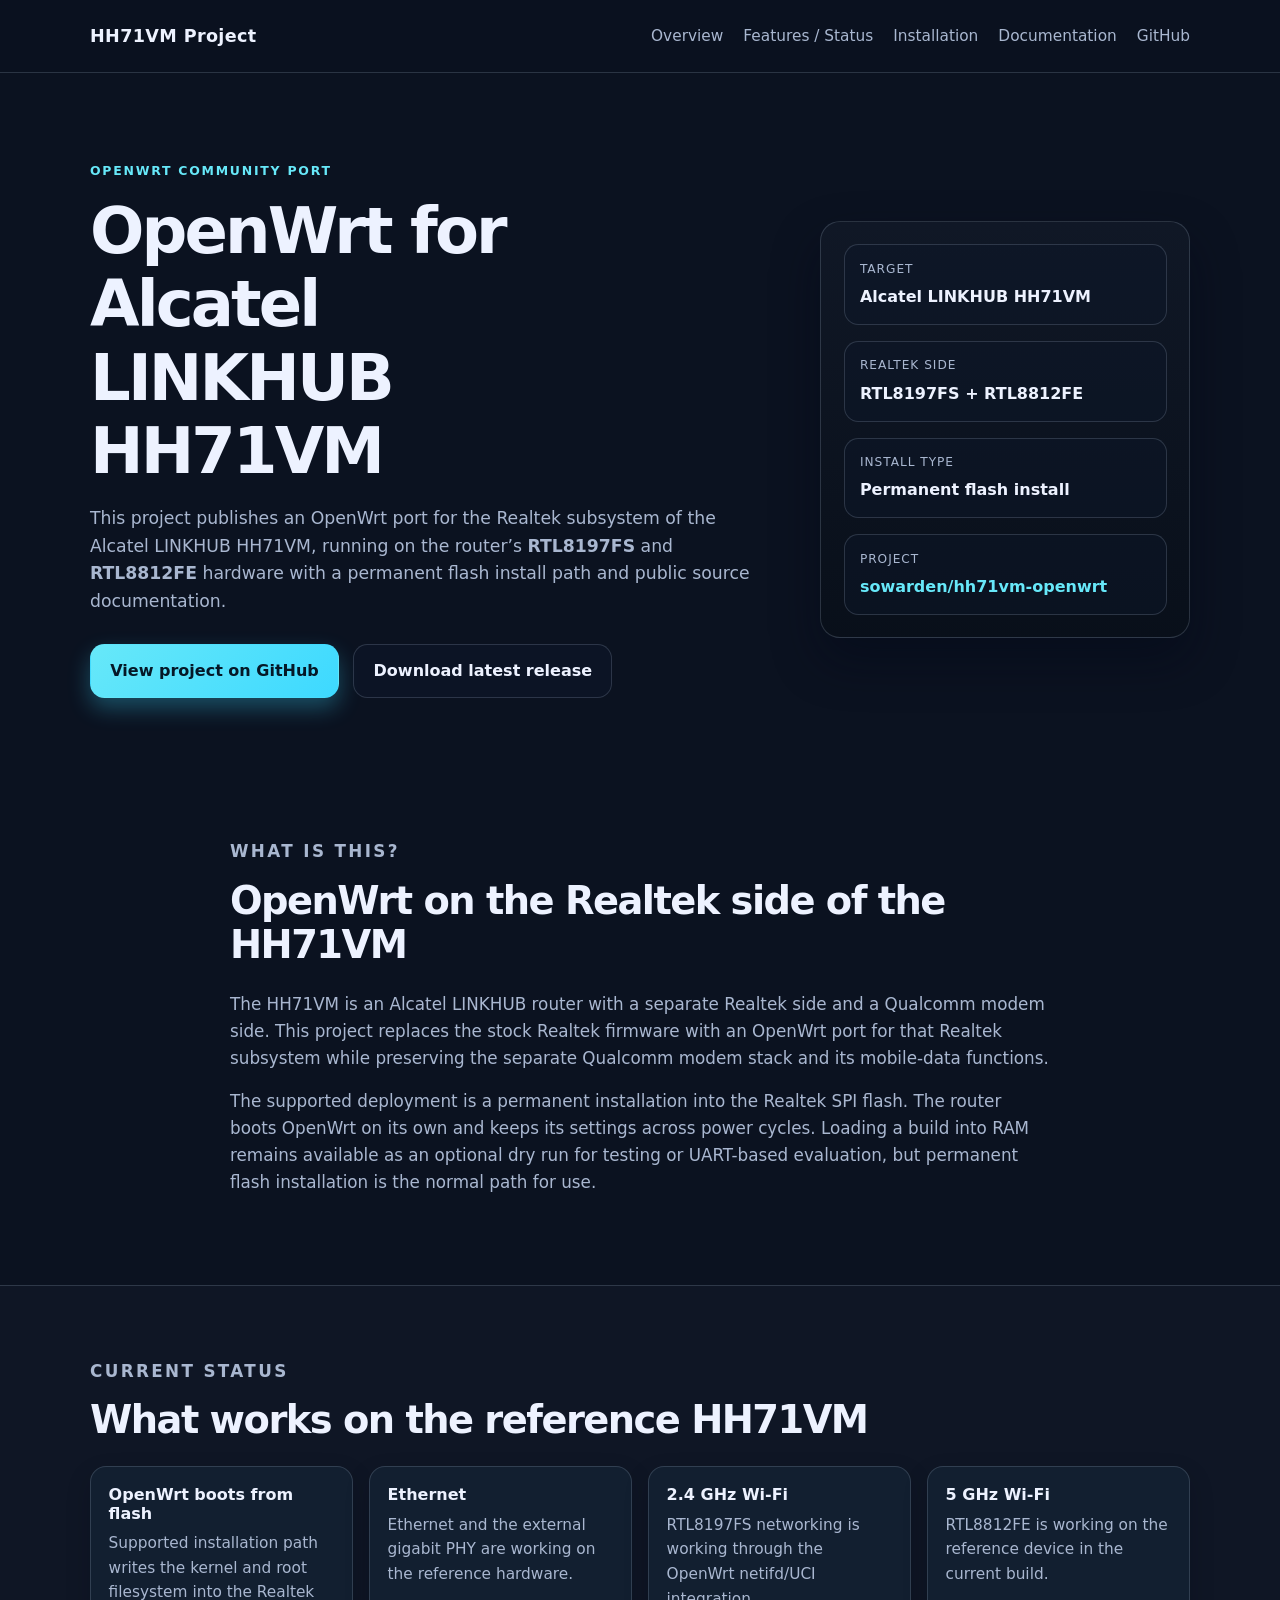
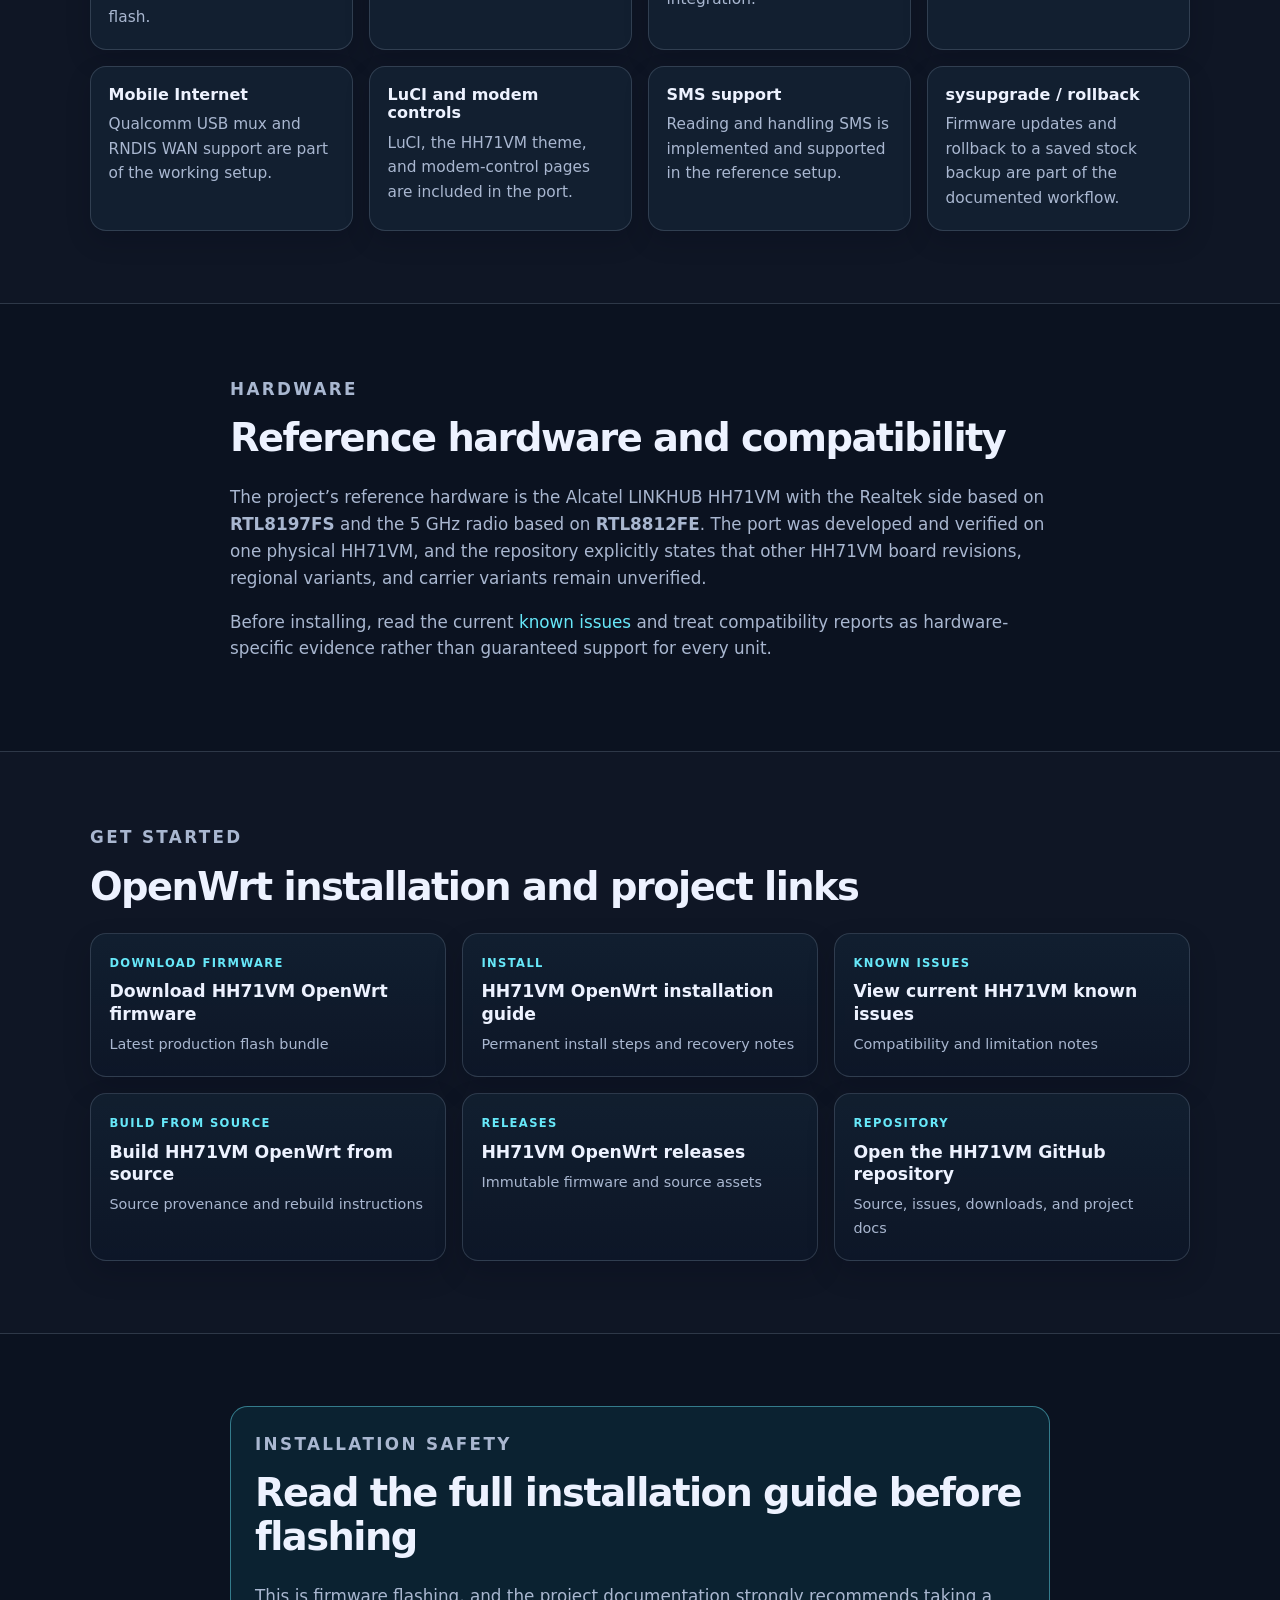
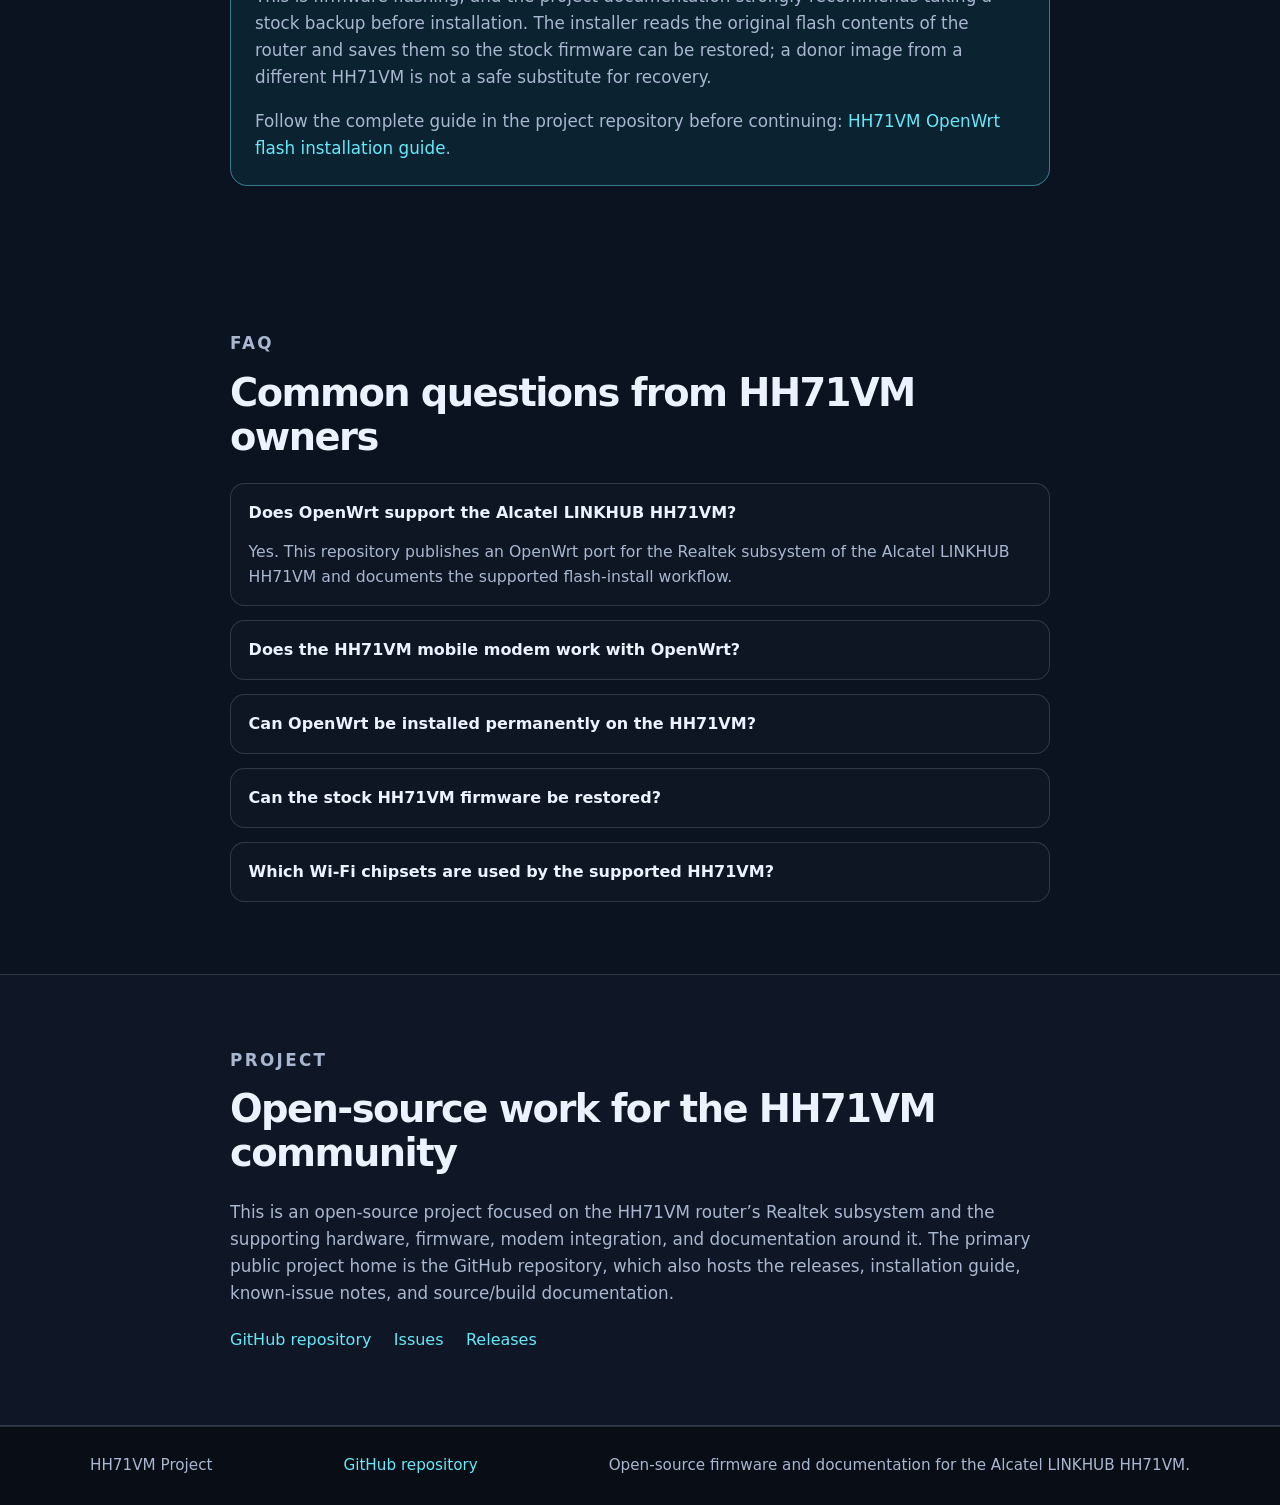
==== index.html @ 6fd1ff6a "Initial commit" ====
<!doctype html>
<html lang="en">
  <head>
    <meta charset="utf-8">
    <meta name="viewport" content="width=device-width, initial-scale=1">
    <title>OpenWrt for Alcatel LINKHUB HH71VM | HH71VM Project</title>
    <meta
      name="description"
      content="OpenWrt for the Alcatel LINKHUB HH71VM, a community OpenWrt port for the Realtek subsystem with RTL8197FS and RTL8812FE Wi-Fi, modem integration, and flash installation guidance."
    >
    <meta name="robots" content="index, follow, max-image-preview:large, max-snippet:-1, max-video-preview:-1">
    <link rel="canonical" href="https://sowarden.github.io/">
    <meta property="og:title" content="OpenWrt for Alcatel LINKHUB HH71VM">
    <meta
      property="og:description"
      content="OpenWrt port for the Realtek subsystem of the Alcatel LINKHUB HH71VM, with flash installation, firmware downloads, and source documentation."
    >
    <meta property="og:type" content="website">
    <meta property="og:url" content="https://sowarden.github.io/">
    <meta property="og:site_name" content="HH71VM Project">
    <meta property="og:image" content="https://sowarden.github.io/assets/og-image.svg">
    <meta property="og:image:alt" content="HH71VM Project OpenWrt for Alcatel LINKHUB HH71VM">
    <meta name="twitter:card" content="summary_large_image">
    <meta name="twitter:title" content="OpenWrt for Alcatel LINKHUB HH71VM | HH71VM Project">
    <meta
      name="twitter:description"
      content="OpenWrt for the Alcatel LINKHUB HH71VM with flash installation, release downloads, and source/build documentation."
    >
    <meta name="twitter:image" content="https://sowarden.github.io/assets/og-image.svg">
    <link rel="icon" type="image/svg+xml" href="assets/favicon.svg">
    <link rel="apple-touch-icon" href="assets/favicon.svg">
    <link rel="stylesheet" href="styles.css">
    <!-- Verification tags for Google Search Console, Bing Webmaster Tools, and similar services can be added here. -->
    <script type="application/ld+json">
    {
      "@context": "https://schema.org",
      "@graph": [
        {
          "@type": "WebSite",
          "url": "https://sowarden.github.io/",
          "name": "HH71VM Project",
          "alternateName": "HH71VM OpenWrt",
          "description": "Open source OpenWrt port for the Alcatel LINKHUB HH71VM.",
          "inLanguage": "en"
        },
        {
          "@type": "SoftwareSourceCode",
          "name": "HH71VM OpenWrt",
          "description": "OpenWrt port for the Realtek subsystem of the Alcatel LINKHUB HH71VM, including firmware, build configuration, and installation tools.",
          "url": "https://github.com/sowarden/hh71vm-openwrt",
          "codeRepository": "https://github.com/sowarden/hh71vm-openwrt",
          "license": "https://github.com/sowarden/hh71vm-openwrt/blob/main/LICENSE",
          "programmingLanguage": [
            "C",
            "Shell",
            "Python"
          ]
        }
      ]
    }
    </script>
  </head>
  <body>
    <header class="site-header">
      <div class="container header-inner">
        <a class="brand" href="#top" aria-label="HH71VM Project home">HH71VM Project</a>
        <nav class="site-nav" aria-label="Main navigation">
          <a href="#overview">Overview</a>
          <a href="#status">Features / Status</a>
          <a href="#install">Installation</a>
          <a href="#docs">Documentation</a>
          <a href="#project">GitHub</a>
        </nav>
      </div>
    </header>

    <main id="top">
      <section class="hero">
        <div class="container hero-inner">
          <div class="hero-copy">
            <p class="eyebrow">OpenWrt community port</p>
            <h1>OpenWrt for Alcatel LINKHUB HH71VM</h1>
            <p class="lede">
              This project publishes an OpenWrt port for the Realtek subsystem of the Alcatel
              LINKHUB HH71VM, running on the router’s <strong>RTL8197FS</strong> and
              <strong>RTL8812FE</strong> hardware with a permanent flash install path and public
              source documentation.
            </p>
            <div class="cta-row">
              <a class="button primary" href="https://github.com/sowarden/hh71vm-openwrt" target="_blank" rel="noreferrer">View project on GitHub</a>
              <a class="button secondary" href="https://github.com/sowarden/hh71vm-openwrt/releases/latest/download/hh71vm-openwrt-flash-bundle.zip" target="_blank" rel="noreferrer">Download latest release</a>
            </div>
          </div>
          <aside class="hero-panel" aria-label="Project summary card">
            <dl>
              <div>
                <dt>Target</dt>
                <dd>Alcatel LINKHUB HH71VM</dd>
              </div>
              <div>
                <dt>Realtek side</dt>
                <dd>RTL8197FS + RTL8812FE</dd>
              </div>
              <div>
                <dt>Install type</dt>
                <dd>Permanent flash install</dd>
              </div>
              <div>
                <dt>Project</dt>
                <dd><a href="https://github.com/sowarden/hh71vm-openwrt" target="_blank" rel="noreferrer">sowarden/hh71vm-openwrt</a></dd>
              </div>
            </dl>
          </aside>
        </div>
      </section>

      <section id="overview" class="section">
        <div class="container narrow">
          <div class="section-header">
            <p class="eyebrow">What is this?</p>
            <h2>OpenWrt on the Realtek side of the HH71VM</h2>
          </div>
          <p>
            The HH71VM is an Alcatel LINKHUB router with a separate Realtek side and a Qualcomm
            modem side. This project replaces the stock Realtek firmware with an OpenWrt port for
            that Realtek subsystem while preserving the separate Qualcomm modem stack and its
            mobile-data functions.
          </p>
          <p>
            The supported deployment is a permanent installation into the Realtek SPI flash. The
            router boots OpenWrt on its own and keeps its settings across power cycles. Loading a
            build into RAM remains available as an optional dry run for testing or UART-based
            evaluation, but permanent flash installation is the normal path for use.
          </p>
        </div>
      </section>

      <section id="status" class="section section-alt">
        <div class="container">
          <div class="section-header">
            <p class="eyebrow">Current status</p>
            <h2>What works on the reference HH71VM</h2>
          </div>
          <div class="feature-grid">
            <article class="feature-item">
              <h3>OpenWrt boots from flash</h3>
              <p>Supported installation path writes the kernel and root filesystem into the Realtek flash.</p>
            </article>
            <article class="feature-item">
              <h3>Ethernet</h3>
              <p>Ethernet and the external gigabit PHY are working on the reference hardware.</p>
            </article>
            <article class="feature-item">
              <h3>2.4 GHz Wi‑Fi</h3>
              <p>RTL8197FS networking is working through the OpenWrt netifd/UCI integration.</p>
            </article>
            <article class="feature-item">
              <h3>5 GHz Wi‑Fi</h3>
              <p>RTL8812FE is working on the reference device in the current build.</p>
            </article>
            <article class="feature-item">
              <h3>Mobile Internet</h3>
              <p>Qualcomm USB mux and RNDIS WAN support are part of the working setup.</p>
            </article>
            <article class="feature-item">
              <h3>LuCI and modem controls</h3>
              <p>LuCI, the HH71VM theme, and modem-control pages are included in the port.</p>
            </article>
            <article class="feature-item">
              <h3>SMS support</h3>
              <p>Reading and handling SMS is implemented and supported in the reference setup.</p>
            </article>
            <article class="feature-item">
              <h3>sysupgrade / rollback</h3>
              <p>Firmware updates and rollback to a saved stock backup are part of the documented workflow.</p>
            </article>
          </div>
        </div>
      </section>

      <section id="hardware" class="section">
        <div class="container narrow">
          <div class="section-header">
            <p class="eyebrow">Hardware</p>
            <h2>Reference hardware and compatibility</h2>
          </div>
          <p>
            The project’s reference hardware is the Alcatel LINKHUB HH71VM with the Realtek side
            based on <strong>RTL8197FS</strong> and the 5 GHz radio based on
            <strong>RTL8812FE</strong>. The port was developed and verified on one physical
            HH71VM, and the repository explicitly states that other HH71VM board revisions,
            regional variants, and carrier variants remain unverified.
          </p>
          <p>
            Before installing, read the current <a href="https://github.com/sowarden/hh71vm-openwrt/blob/main/docs/known-issues.md" target="_blank" rel="noreferrer">known issues</a> and treat compatibility reports as hardware-specific evidence rather than guaranteed support for every unit.
          </p>
        </div>
      </section>

      <section id="install" class="section section-alt">
        <div class="container">
          <div class="section-header">
            <p class="eyebrow">Get started</p>
            <h2>OpenWrt installation and project links</h2>
          </div>
          <div class="cards">
            <a class="card" href="https://github.com/sowarden/hh71vm-openwrt/releases/latest/download/hh71vm-openwrt-flash-bundle.zip" target="_blank" rel="noreferrer">
              <span class="card-label">Download firmware</span>
              <strong>Download HH71VM OpenWrt firmware</strong>
              <small>Latest production flash bundle</small>
            </a>
            <a class="card" href="https://github.com/sowarden/hh71vm-openwrt/blob/main/docs/flash-install.md" target="_blank" rel="noreferrer">
              <span class="card-label">Install</span>
              <strong>HH71VM OpenWrt installation guide</strong>
              <small>Permanent install steps and recovery notes</small>
            </a>
            <a class="card" href="https://github.com/sowarden/hh71vm-openwrt/blob/main/docs/known-issues.md" target="_blank" rel="noreferrer">
              <span class="card-label">Known issues</span>
              <strong>View current HH71VM known issues</strong>
              <small>Compatibility and limitation notes</small>
            </a>
            <a class="card" href="https://github.com/sowarden/hh71vm-openwrt/blob/main/docs/sources.md" target="_blank" rel="noreferrer">
              <span class="card-label">Build from source</span>
              <strong>Build HH71VM OpenWrt from source</strong>
              <small>Source provenance and rebuild instructions</small>
            </a>
            <a class="card" href="https://github.com/sowarden/hh71vm-openwrt/releases" target="_blank" rel="noreferrer">
              <span class="card-label">Releases</span>
              <strong>HH71VM OpenWrt releases</strong>
              <small>Immutable firmware and source assets</small>
            </a>
            <a class="card" href="https://github.com/sowarden/hh71vm-openwrt" target="_blank" rel="noreferrer">
              <span class="card-label">Repository</span>
              <strong>Open the HH71VM GitHub repository</strong>
              <small>Source, issues, downloads, and project docs</small>
            </a>
          </div>
        </div>
      </section>

      <section class="section warning-section">
        <div class="container narrow warning-box">
          <div class="section-header">
            <p class="eyebrow">Installation safety</p>
            <h2>Read the full installation guide before flashing</h2>
          </div>
          <p>
            This is firmware flashing, and the project documentation strongly recommends taking a
            stock backup before installation. The installer reads the original flash contents of
            the router and saves them so the stock firmware can be restored; a donor image from a
            different HH71VM is not a safe substitute for recovery.
          </p>
          <p>
            Follow the complete guide in the project repository before continuing: <a href="https://github.com/sowarden/hh71vm-openwrt/blob/main/docs/flash-install.md" target="_blank" rel="noreferrer">HH71VM OpenWrt flash installation guide</a>.
          </p>
        </div>
      </section>

      <section id="docs" class="section">
        <div class="container narrow">
          <div class="section-header">
            <p class="eyebrow">FAQ</p>
            <h2>Common questions from HH71VM owners</h2>
          </div>
          <div class="faq-list">
            <details open>
              <summary>Does OpenWrt support the Alcatel LINKHUB HH71VM?</summary>
              <p>Yes. This repository publishes an OpenWrt port for the Realtek subsystem of the Alcatel LINKHUB HH71VM and documents the supported flash-install workflow.</p>
            </details>
            <details>
              <summary>Does the HH71VM mobile modem work with OpenWrt?</summary>
              <p>The Qualcomm modem subsystem remains separate from the Realtek side, and the port integrates with it for mobile Internet, modem control, and SMS support on the reference device.</p>
            </details>
            <details>
              <summary>Can OpenWrt be installed permanently on the HH71VM?</summary>
              <p>Yes. The supported deployment is a permanent installation into the Realtek SPI flash, and the router then boots OpenWrt on its own with settings preserved across power cycles.</p>
            </details>
            <details>
              <summary>Can the stock HH71VM firmware be restored?</summary>
              <p>Yes, by taking your own stock backup before installation and using the documented rollback path. The repository explicitly warns against using a Realtek dump from another HH71VM for recovery.</p>
            </details>
            <details>
              <summary>Which Wi‑Fi chipsets are used by the supported HH71VM?</summary>
              <p>The reference hardware uses the Realtek <strong>RTL8197FS</strong> radio for 2.4 GHz and <strong>RTL8812FE</strong> for 5 GHz.</p>
            </details>
          </div>
        </div>
      </section>

      <section id="project" class="section section-alt">
        <div class="container narrow">
          <div class="section-header">
            <p class="eyebrow">Project</p>
            <h2>Open-source work for the HH71VM community</h2>
          </div>
          <p>
            This is an open-source project focused on the HH71VM router’s Realtek subsystem and the
            supporting hardware, firmware, modem integration, and documentation around it. The
            primary public project home is the GitHub repository, which also hosts the releases,
            installation guide, known-issue notes, and source/build documentation.
          </p>
          <div class="inline-links">
            <a href="https://github.com/sowarden/hh71vm-openwrt" target="_blank" rel="noreferrer">GitHub repository</a>
            <a href="https://github.com/sowarden/hh71vm-openwrt/issues" target="_blank" rel="noreferrer">Issues</a>
            <a href="https://github.com/sowarden/hh71vm-openwrt/releases" target="_blank" rel="noreferrer">Releases</a>
          </div>
        </div>
      </section>
    </main>

    <footer class="site-footer">
      <div class="container footer-inner">
        <span>HH71VM Project</span>
        <a href="https://github.com/sowarden/hh71vm-openwrt" target="_blank" rel="noreferrer">GitHub repository</a>
        <span>Open-source firmware and documentation for the Alcatel LINKHUB HH71VM.</span>
      </div>
    </footer>
  </body>
</html>
---- styles.css ----
:root {
  --bg: #0b1220;
  --bg-elevated: #101a2b;
  --panel: #121f30;
  --panel-alt: #0d1728;
  --line: rgba(148, 163, 184, 0.24);
  --text: #edf2ff;
  --muted: #a9b7d0;
  --accent: #67e8f9;
  --accent-strong: #3dd9ff;
  --success: #34d399;
  --warning-bg: rgba(14, 116, 144, 0.16);
  --warning-line: rgba(103, 232, 249, 0.45);
  --shadow: rgba(2, 6, 23, 0.42);
}

* { box-sizing: border-box; }

html {
  scroll-behavior: smooth;
}

body {
  margin: 0;
  background: var(--bg);
  color: var(--text);
  font-family: system-ui, -apple-system, BlinkMacSystemFont, "Segoe UI", sans-serif;
  line-height: 1.6;
}

a {
  color: var(--accent);
  text-decoration: none;
}

a:hover,
a:focus-visible {
  text-decoration: underline;
}

img {
  max-width: 100%;
  display: block;
}

.container {
  width: min(1100px, calc(100% - 2rem));
  margin: 0 auto;
}

.narrow {
  max-width: 820px;
}

.site-header {
  position: sticky;
  top: 0;
  z-index: 10;
  background: rgba(11, 18, 32, 0.9);
  backdrop-filter: blur(10px);
  border-bottom: 1px solid var(--line);
}

.header-inner {
  display: flex;
  align-items: center;
  justify-content: space-between;
  gap: 1.25rem;
  min-height: 72px;
}

.brand {
  color: var(--text);
  font-size: 1.1rem;
  font-weight: 700;
  letter-spacing: 0.02em;
  text-decoration: none;
}

.site-nav {
  display: flex;
  flex-wrap: wrap;
  gap: 1.25rem;
  justify-content: flex-end;
}

.site-nav a {
  color: var(--muted);
  font-size: 0.96rem;
  text-decoration: none;
}

.site-nav a:hover,
.site-nav a:focus-visible {
  color: var(--text);
}

.hero {
  padding: 5.5rem 0 4.25rem;
}

.hero-inner {
  display: grid;
  grid-template-columns: minmax(0, 1.7fr) minmax(280px, 0.9fr);
  gap: 2rem;
  align-items: center;
}

.eyebrow {
  margin: 0 0 0.85rem;
  color: var(--accent);
  font-size: 0.78rem;
  letter-spacing: 0.14em;
  text-transform: uppercase;
  font-weight: 700;
}

h1, h2, h3 {
  line-height: 1.15;
  margin: 0 0 1rem;
}

h1 {
  font-size: clamp(2.5rem, 5vw, 4.25rem);
  letter-spacing: -0.045em;
  max-width: 12ch;
}

h2 {
  font-size: clamp(2rem, 3vw, 2.7rem);
  letter-spacing: -0.04em;
}

h3 {
  font-size: 1.1rem;
}

.lede {
  color: var(--muted);
  font-size: 1.08rem;
  max-width: 62ch;
  margin: 0;
}

.cta-row {
  display: flex;
  flex-wrap: wrap;
  gap: 0.9rem;
  margin-top: 1.8rem;
}

.button {
  display: inline-flex;
  align-items: center;
  justify-content: center;
  min-height: 48px;
  padding: 0.82rem 1.2rem;
  border-radius: 0.9rem;
  border: 1px solid var(--line);
  font-weight: 700;
  transition: transform 0.18s ease, border-color 0.18s ease, background 0.18s ease;
}

.button:hover,
.button:focus-visible {
  text-decoration: none;
  transform: translateY(-1px);
}

.button.primary {
  background: linear-gradient(135deg, var(--accent) 0%, var(--accent-strong) 100%);
  color: #051827;
  border-color: transparent;
  box-shadow: 0 10px 22px rgba(61, 217, 255, 0.3);
}

.button.secondary {
  background: rgba(15, 23, 42, 0.5);
  color: var(--text);
}

.hero-panel {
  background: linear-gradient(180deg, rgba(17, 25, 39, 0.95), rgba(9, 16, 26, 0.96));
  border: 1px solid var(--line);
  border-radius: 1.25rem;
  box-shadow: 0 22px 48px var(--shadow);
  padding: 1.4rem;
}

.hero-panel dl {
  margin: 0;
  display: grid;
  gap: 1rem;
}

.hero-panel div {
  padding: 0.9rem 0.95rem;
  border: 1px solid var(--line);
  border-radius: 0.9rem;
  background: rgba(13, 23, 40, 0.5);
}

.hero-panel dt {
  font-size: 0.76rem;
  letter-spacing: 0.08em;
  text-transform: uppercase;
  color: var(--muted);
}

.hero-panel dd {
  margin: 0.3rem 0 0;
  color: var(--text);
  font-weight: 600;
}

.section {
  padding: 4.5rem 0;
}

.section-alt {
  background: rgba(17, 24, 39, 0.78);
  border-top: 1px solid var(--line);
  border-bottom: 1px solid var(--line);
}

.section-header {
  margin-bottom: 1.5rem;
}

.section p {
  color: var(--muted);
  font-size: 1.05rem;
  margin-top: 0;
}

.feature-grid {
  display: grid;
  grid-template-columns: repeat(4, minmax(0, 1fr));
  gap: 1rem;
}

.feature-item {
  background: var(--panel);
  border: 1px solid var(--line);
  border-radius: 1rem;
  padding: 1.2rem 1.1rem;
  box-shadow: 0 10px 24px rgba(2, 6, 23, 0.18);
}

.feature-item h3 {
  margin-bottom: 0.5rem;
  font-size: 1rem;
}

.feature-item p {
  margin: 0;
  font-size: 0.96rem;
}

.cards {
  display: grid;
  grid-template-columns: repeat(3, minmax(0, 1fr));
  gap: 1rem;
}

.card {
  display: flex;
  flex-direction: column;
  gap: 0.5rem;
  background: linear-gradient(180deg, rgba(18, 31, 48, 0.95), rgba(13, 23, 40, 0.92));
  border: 1px solid var(--line);
  border-radius: 1rem;
  padding: 1.25rem 1.15rem;
  color: var(--text);
  box-shadow: 0 12px 28px rgba(2, 6, 23, 0.18);
  transition: transform 0.18s ease, border-color 0.18s ease;
}

.card:hover,
.card:focus-visible {
  text-decoration: none;
  transform: translateY(-2px);
  border-color: rgba(103, 232, 249, 0.5);
}

.card-label {
  color: var(--accent);
  font-size: 0.72rem;
  letter-spacing: 0.12em;
  text-transform: uppercase;
  font-weight: 700;
}

.card strong {
  font-size: 1.08rem;
  line-height: 1.3;
}

.card small {
  color: var(--muted);
  font-size: 0.9rem;
}

.warning-box {
  background: var(--warning-bg);
  border: 1px solid var(--warning-line);
  border-radius: 1.1rem;
  padding: 1.5rem;
}

.warning-box p:last-child {
  margin-bottom: 0;
}

.faq-list {
  display: grid;
  gap: 0.9rem;
}

.faq-list details {
  background: rgba(17, 24, 39, 0.76);
  border: 1px solid var(--line);
  border-radius: 0.9rem;
  padding: 1rem 1.1rem;
}

.faq-list summary {
  cursor: pointer;
  font-weight: 700;
  list-style: none;
}

.faq-list summary::-webkit-details-marker {
  display: none;
}

.faq-list p {
  margin: 0.8rem 0 0;
  font-size: 0.98rem;
}

.inline-links {
  display: flex;
  flex-wrap: wrap;
  gap: 1rem 1.4rem;
  margin-top: 1.25rem;
}

.site-footer {
  border-top: 1px solid var(--line);
  background: rgba(8, 13, 22, 0.9);
}

.footer-inner {
  display: flex;
  flex-wrap: wrap;
  align-items: center;
  justify-content: space-between;
  gap: 1rem;
  min-height: 78px;
  color: var(--muted);
  font-size: 0.95rem;
}

:focus-visible {
  outline: 2px solid var(--accent);
  outline-offset: 3px;
}

@media (max-width: 900px) {
  .hero-inner,
  .feature-grid,
  .cards {
    grid-template-columns: 1fr 1fr;
  }

  .hero-inner {
    grid-template-columns: 1fr;
  }
}

@media (max-width: 679px) {
  .header-inner {
    padding-top: 10px;
    padding-bottom: 10px;
  }
}

@media (max-width: 640px) {
  .site-header {
    position: static;
  }

  .header-inner,
  .site-nav,
  .footer-inner {
    flex-direction: column;
    align-items: flex-start;
  }

  .hero {
    padding-top: 4rem;
  }

  .feature-grid,
  .cards {
    grid-template-columns: 1fr;
  }

  .button {
    width: 100%;
  }
}

@media (prefers-reduced-motion: reduce) {
  html { scroll-behavior: auto; }
  *, *::before, *::after {
    animation-duration: 0.01ms !important;
    animation-iteration-count: 1 !important;
    transition-duration: 0.01ms !important;
  }
}
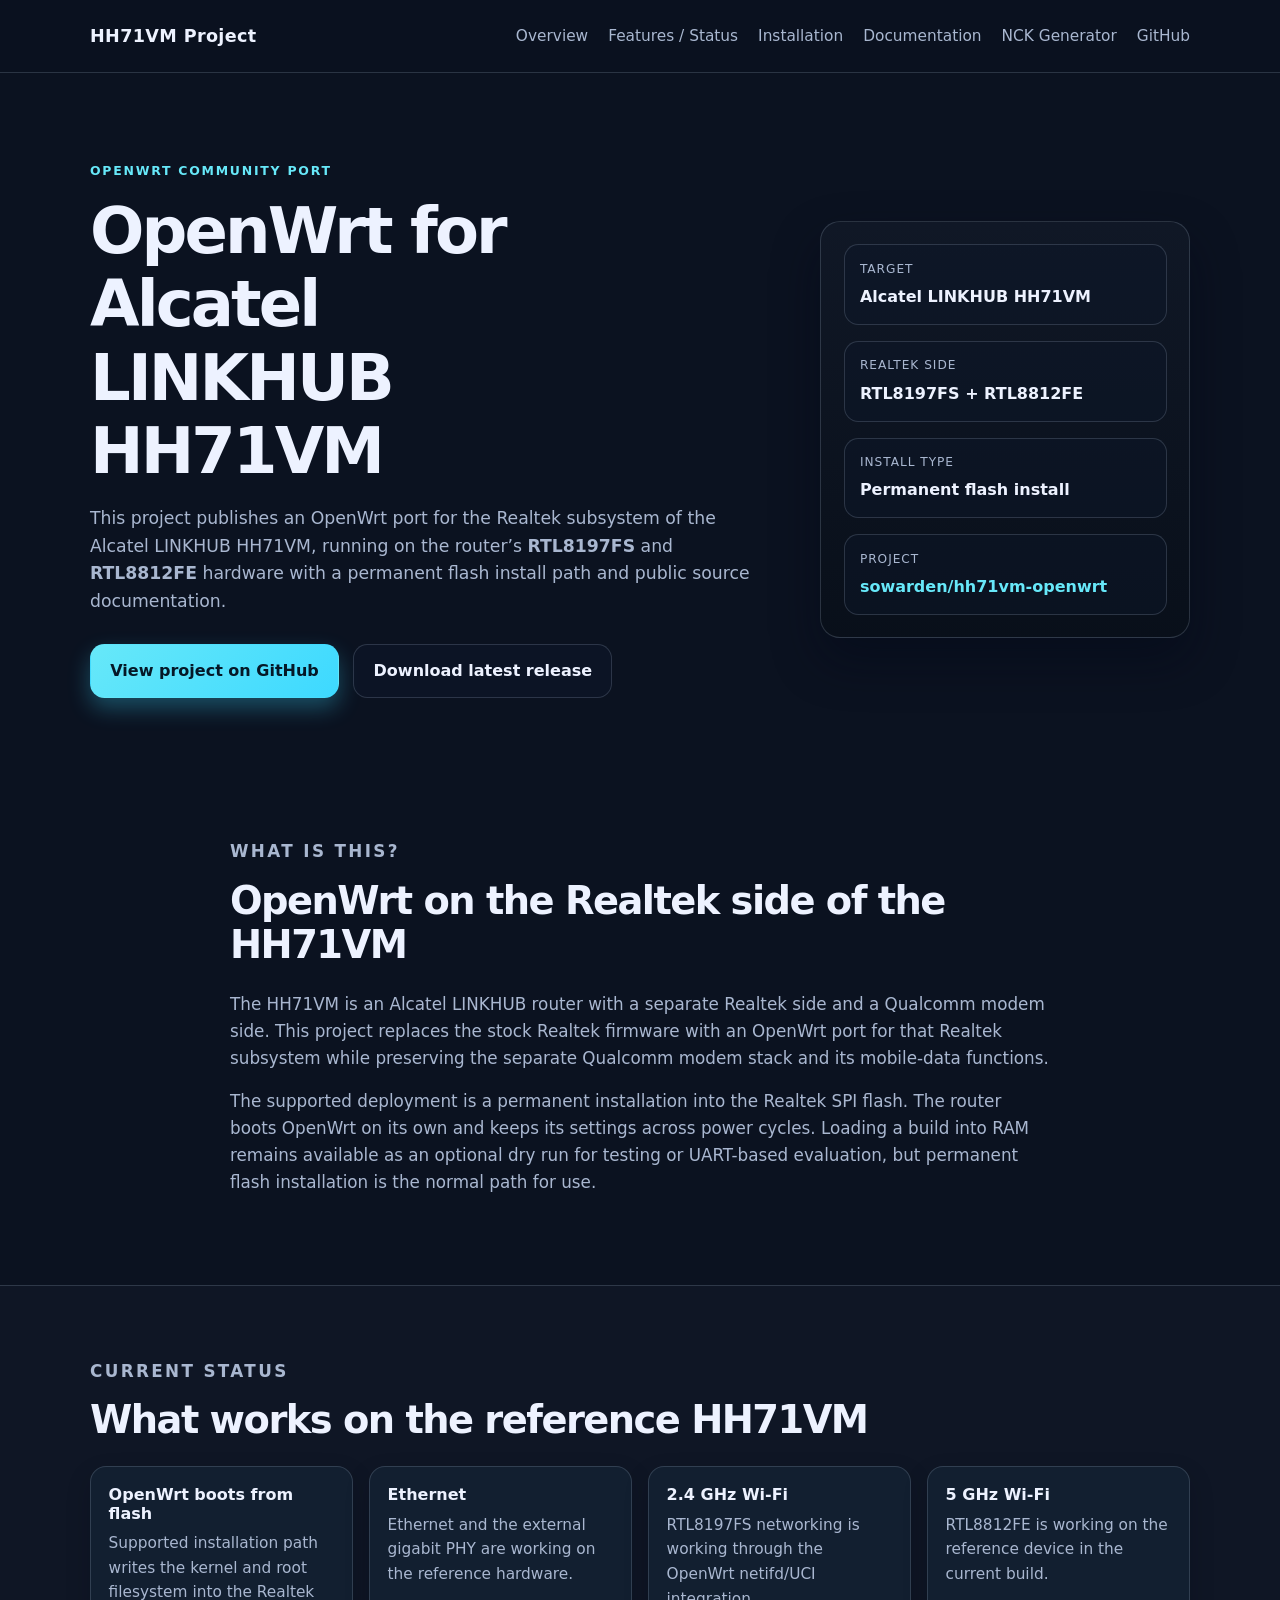
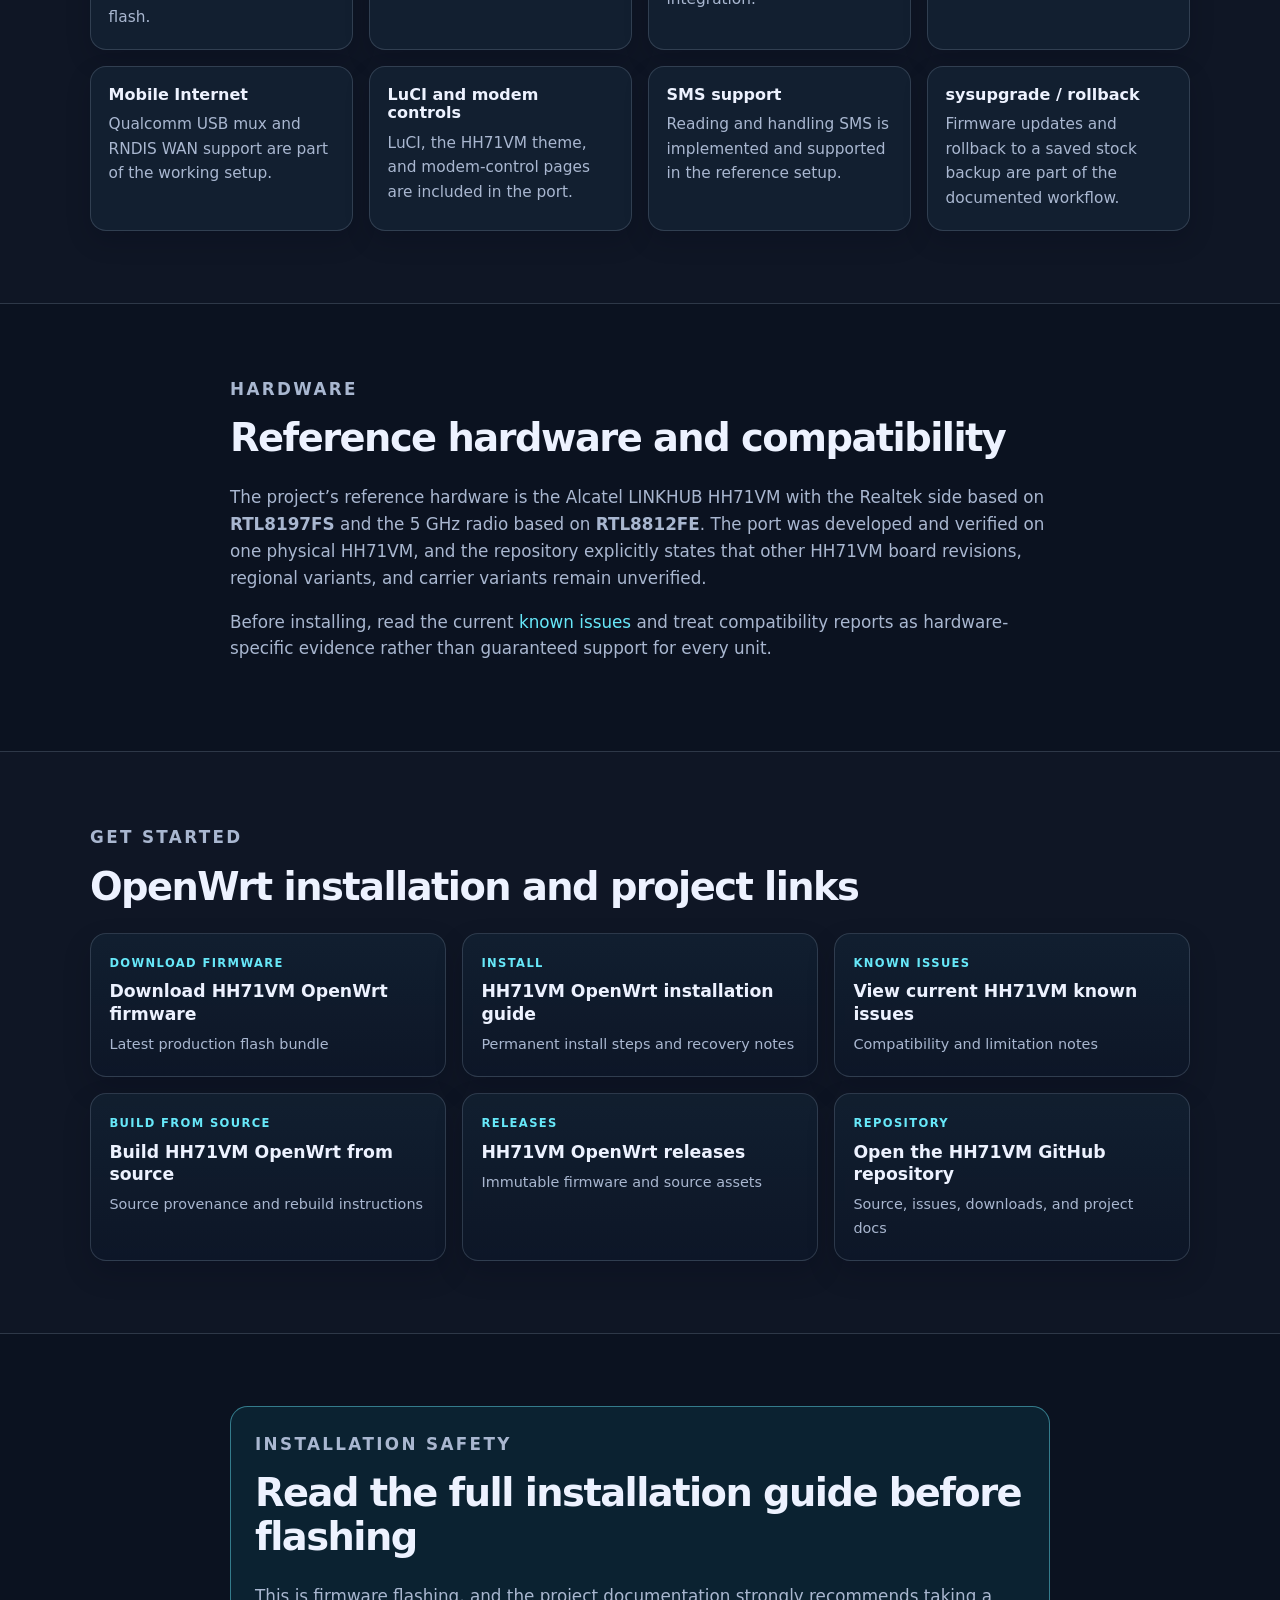
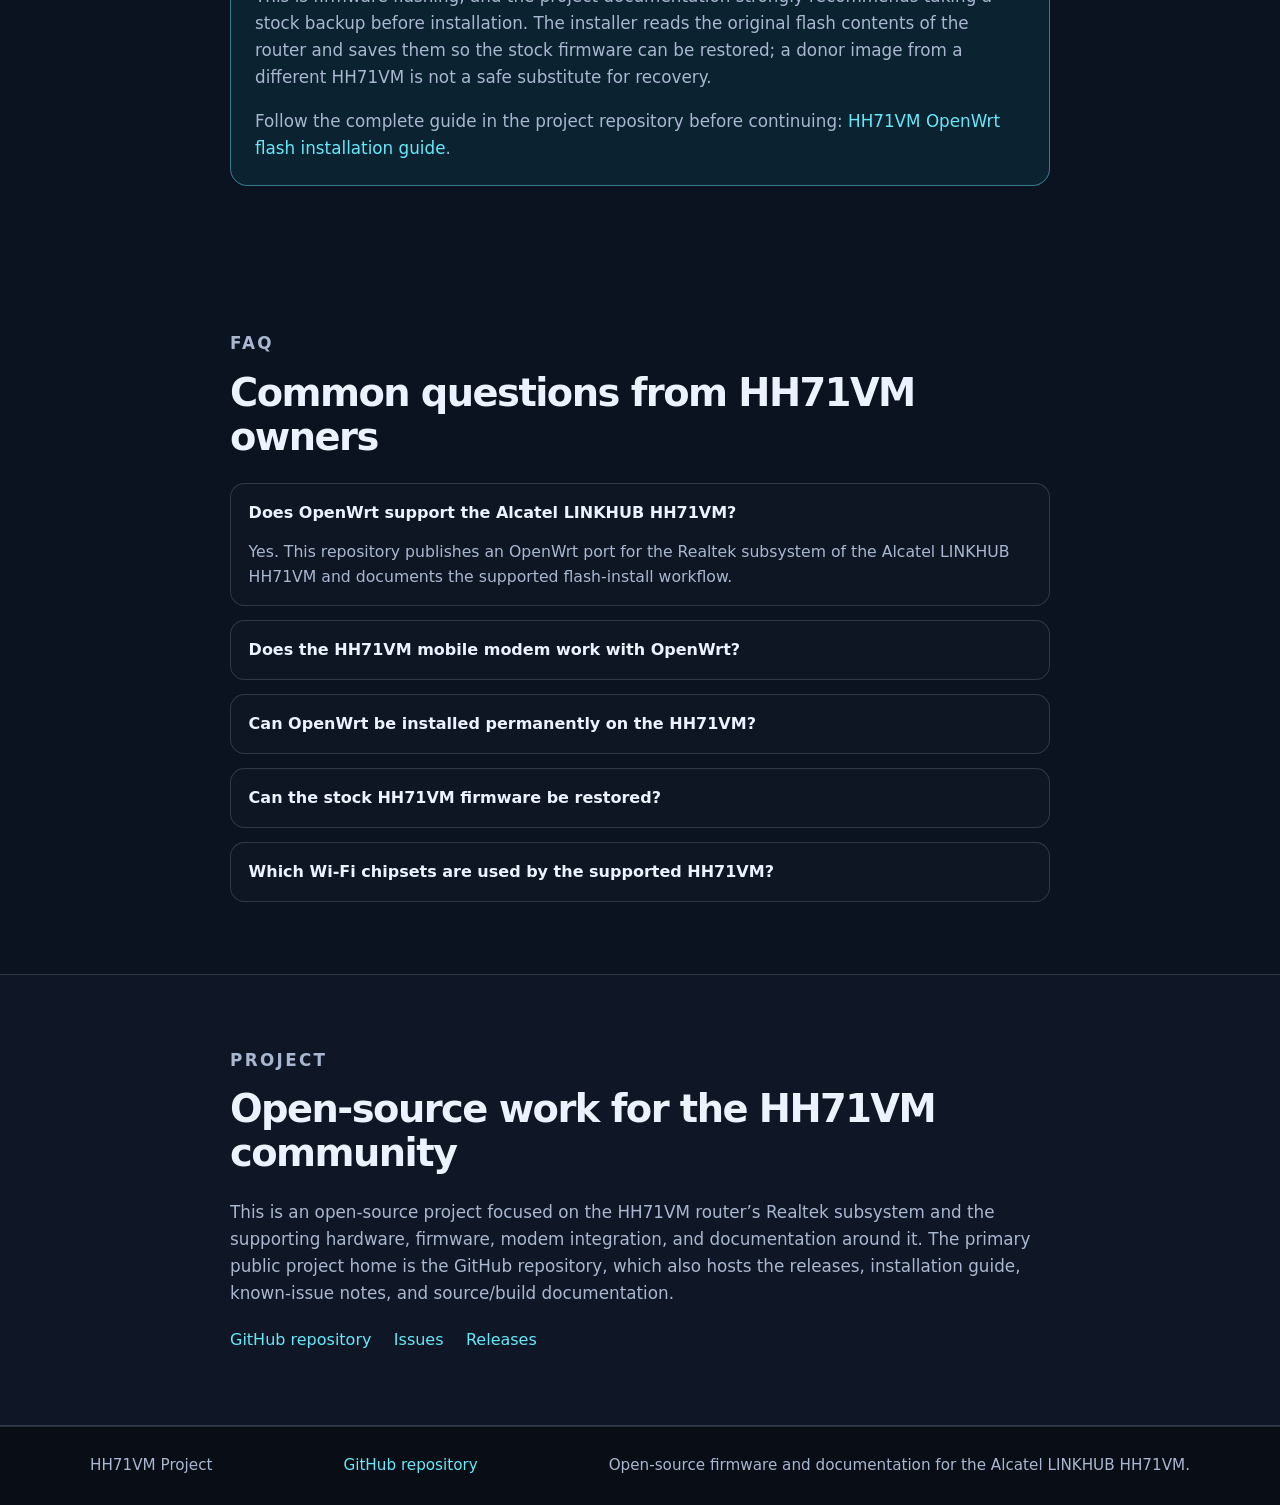
==== commit 72fe6f16: "init" ====
--- a/index.html
+++ b/index.html
@@ -69,6 +69,7 @@
           <a href="#status">Features / Status</a>
           <a href="#install">Installation</a>
           <a href="#docs">Documentation</a>
+          <a href="https://github.com/sowarden/hh71vm-nck-gen" target="_blank" rel="noreferrer">NCK Generator</a>
           <a href="#project">GitHub</a>
         </nav>
       </div>
--- a/styles.css
+++ b/styles.css
@@ -367,6 +367,27 @@
   outline-offset: 3px;
 }
 
+/* Anchor targets have to clear the sticky header. */
+main[id],
+section[id] {
+  scroll-margin-top: 92px;
+}
+
+@media (max-width: 860px) {
+  main[id],
+  section[id] {
+    scroll-margin-top: 124px;
+  }
+}
+
+/* Below this the header is not sticky, so it needs no allowance. */
+@media (max-width: 640px) {
+  main[id],
+  section[id] {
+    scroll-margin-top: 1rem;
+  }
+}
+
 @media (max-width: 900px) {
   .hero-inner,
   .feature-grid,
@@ -379,10 +400,20 @@
   }
 }
 
-@media (max-width: 679px) {
+/* The nav carries six items, so it moves under the brand before it would have to
+   wrap awkwardly beside it. */
+@media (max-width: 860px) {
   .header-inner {
-    padding-top: 10px;
-    padding-bottom: 10px;
+    flex-direction: column;
+    align-items: flex-start;
+    gap: 0.55rem;
+    padding-top: 0.75rem;
+    padding-bottom: 0.75rem;
+  }
+
+  .site-nav {
+    justify-content: flex-start;
+    gap: 0.4rem 1.1rem;
   }
 }
 
@@ -392,7 +423,6 @@
   }
 
   .header-inner,
-  .site-nav,
   .footer-inner {
     flex-direction: column;
     align-items: flex-start;
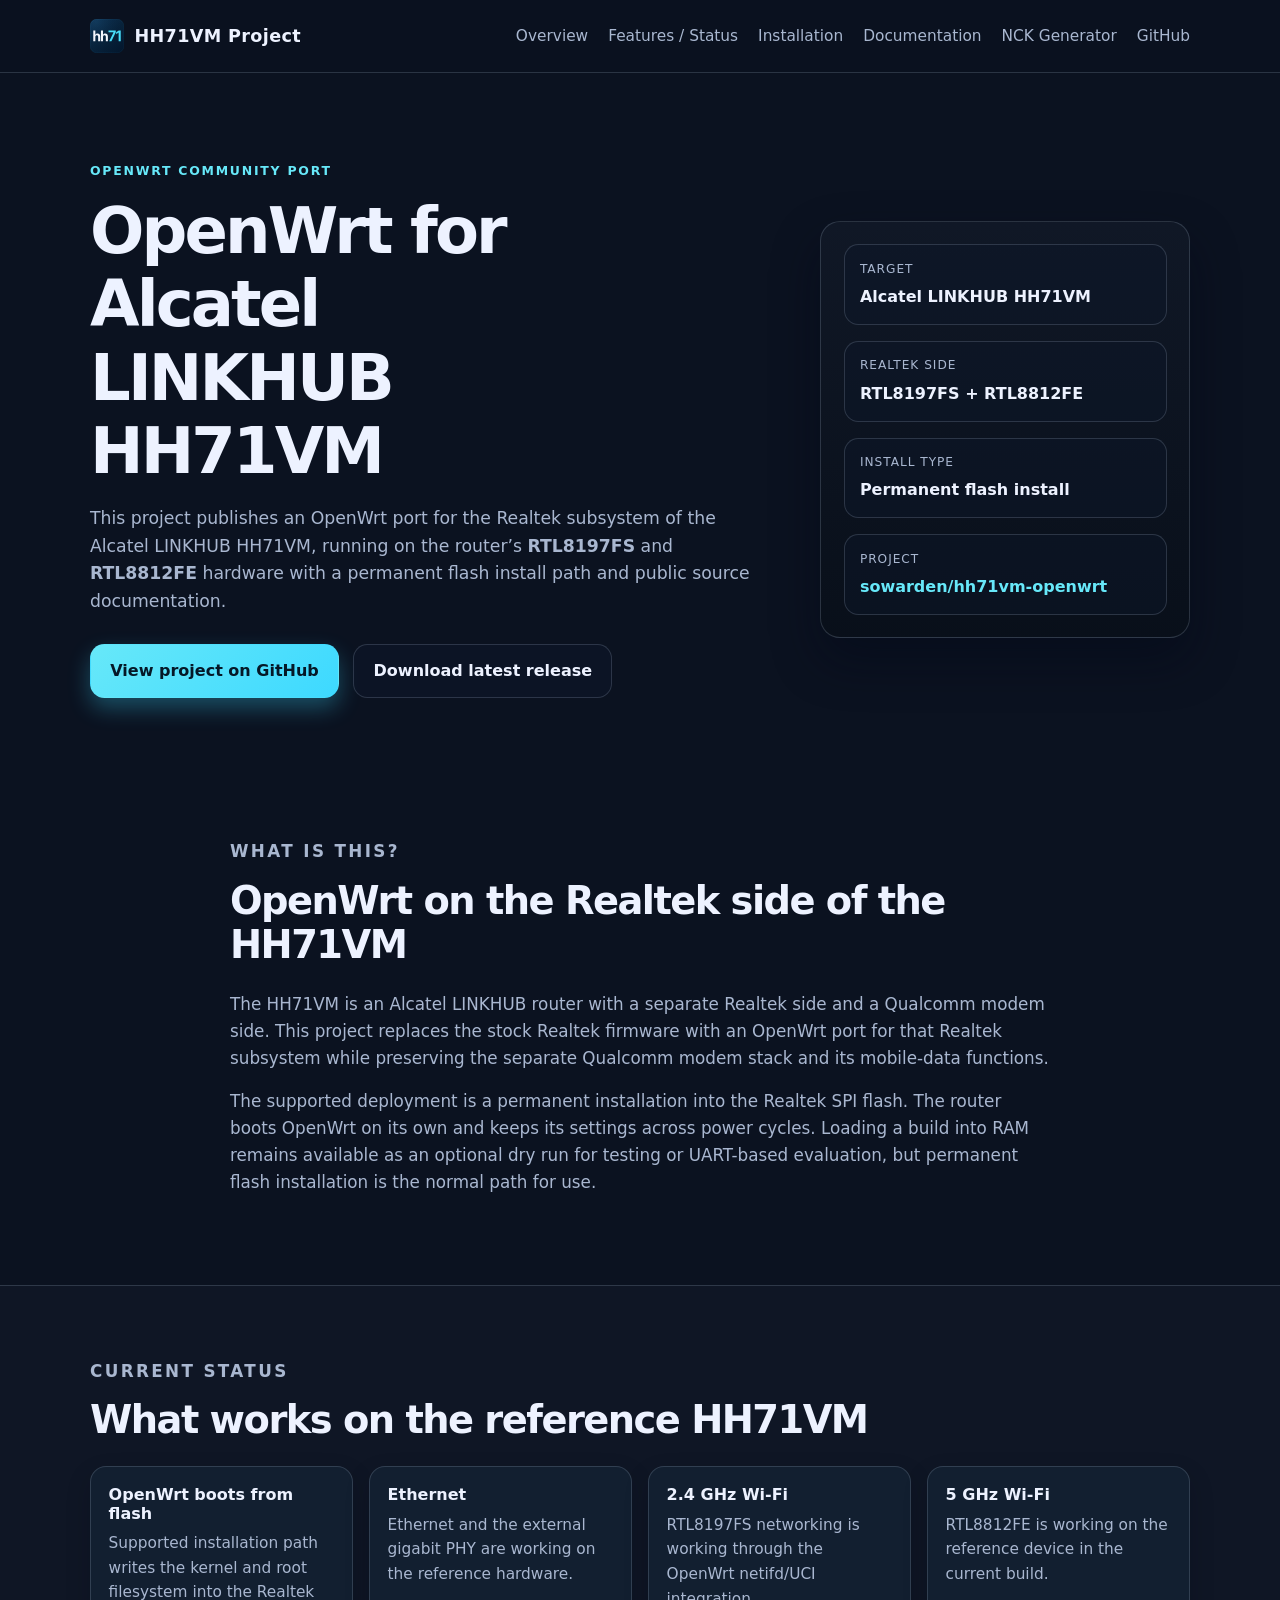
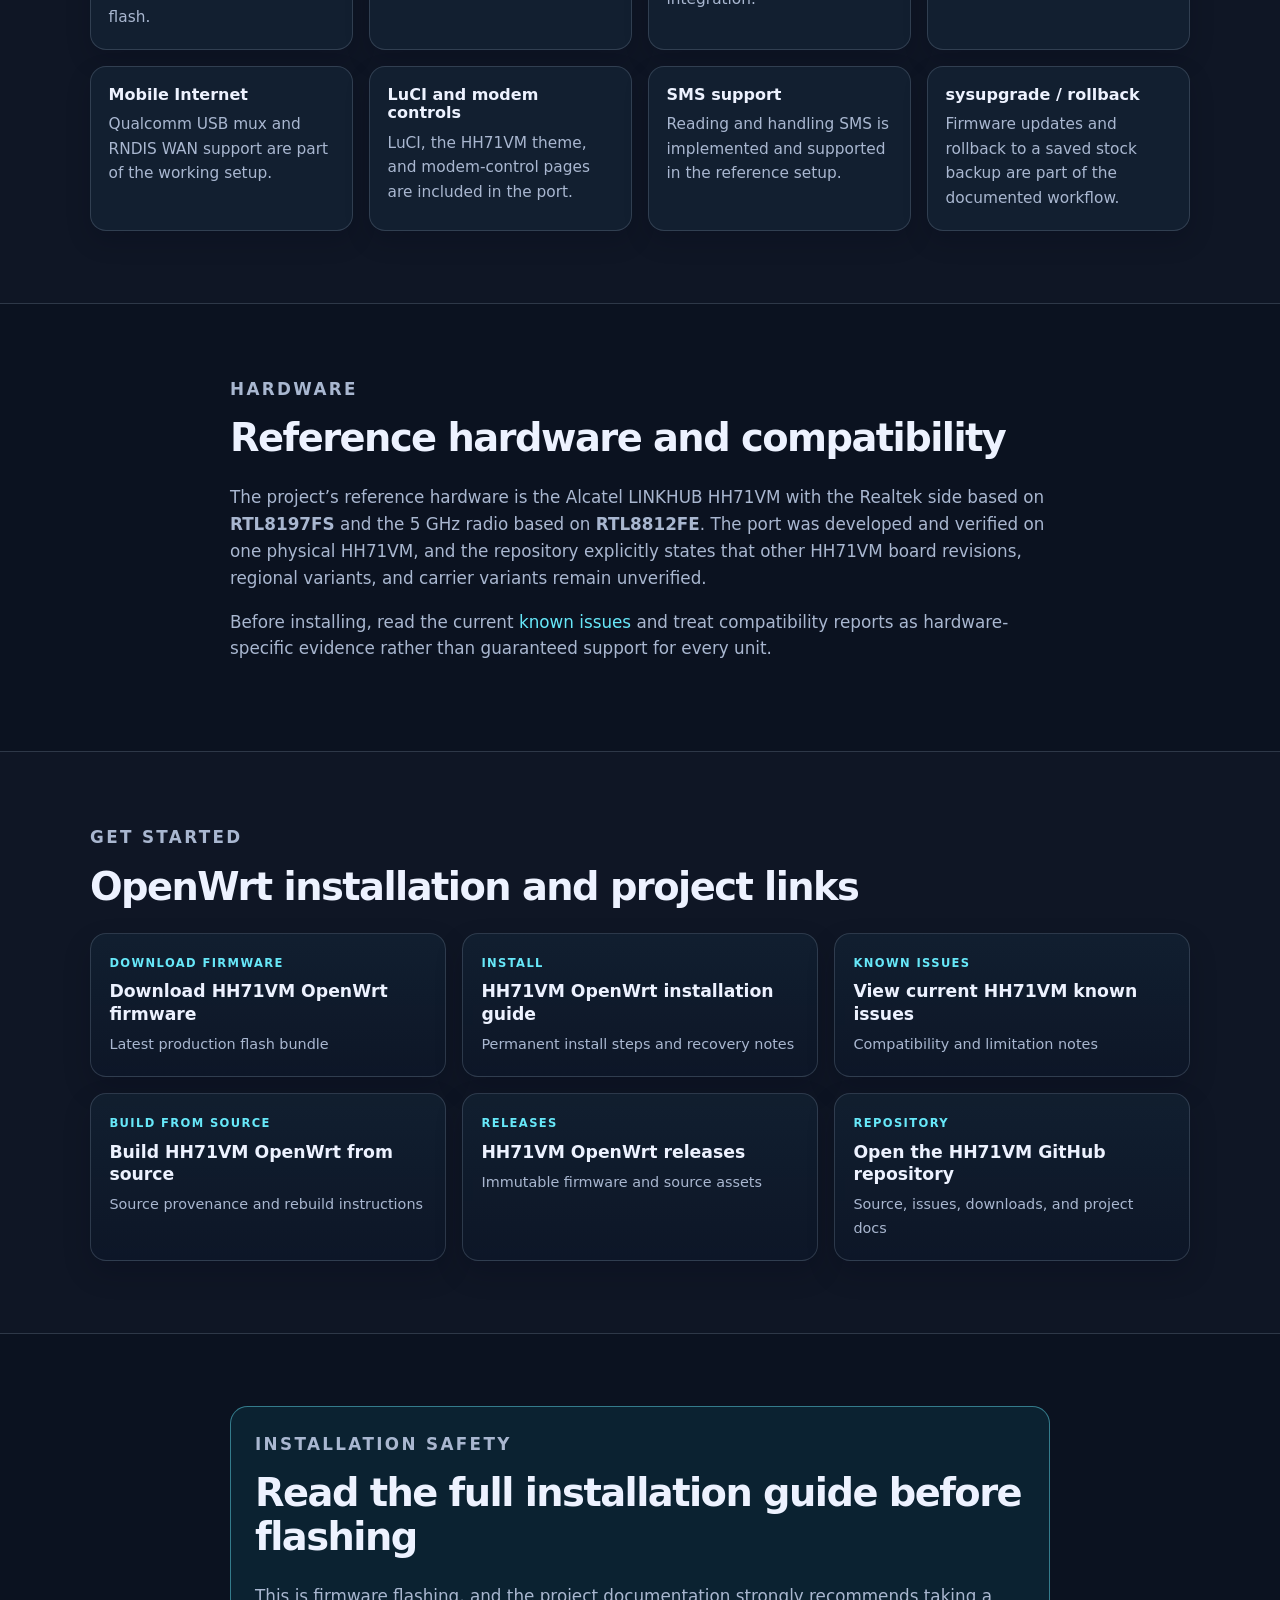
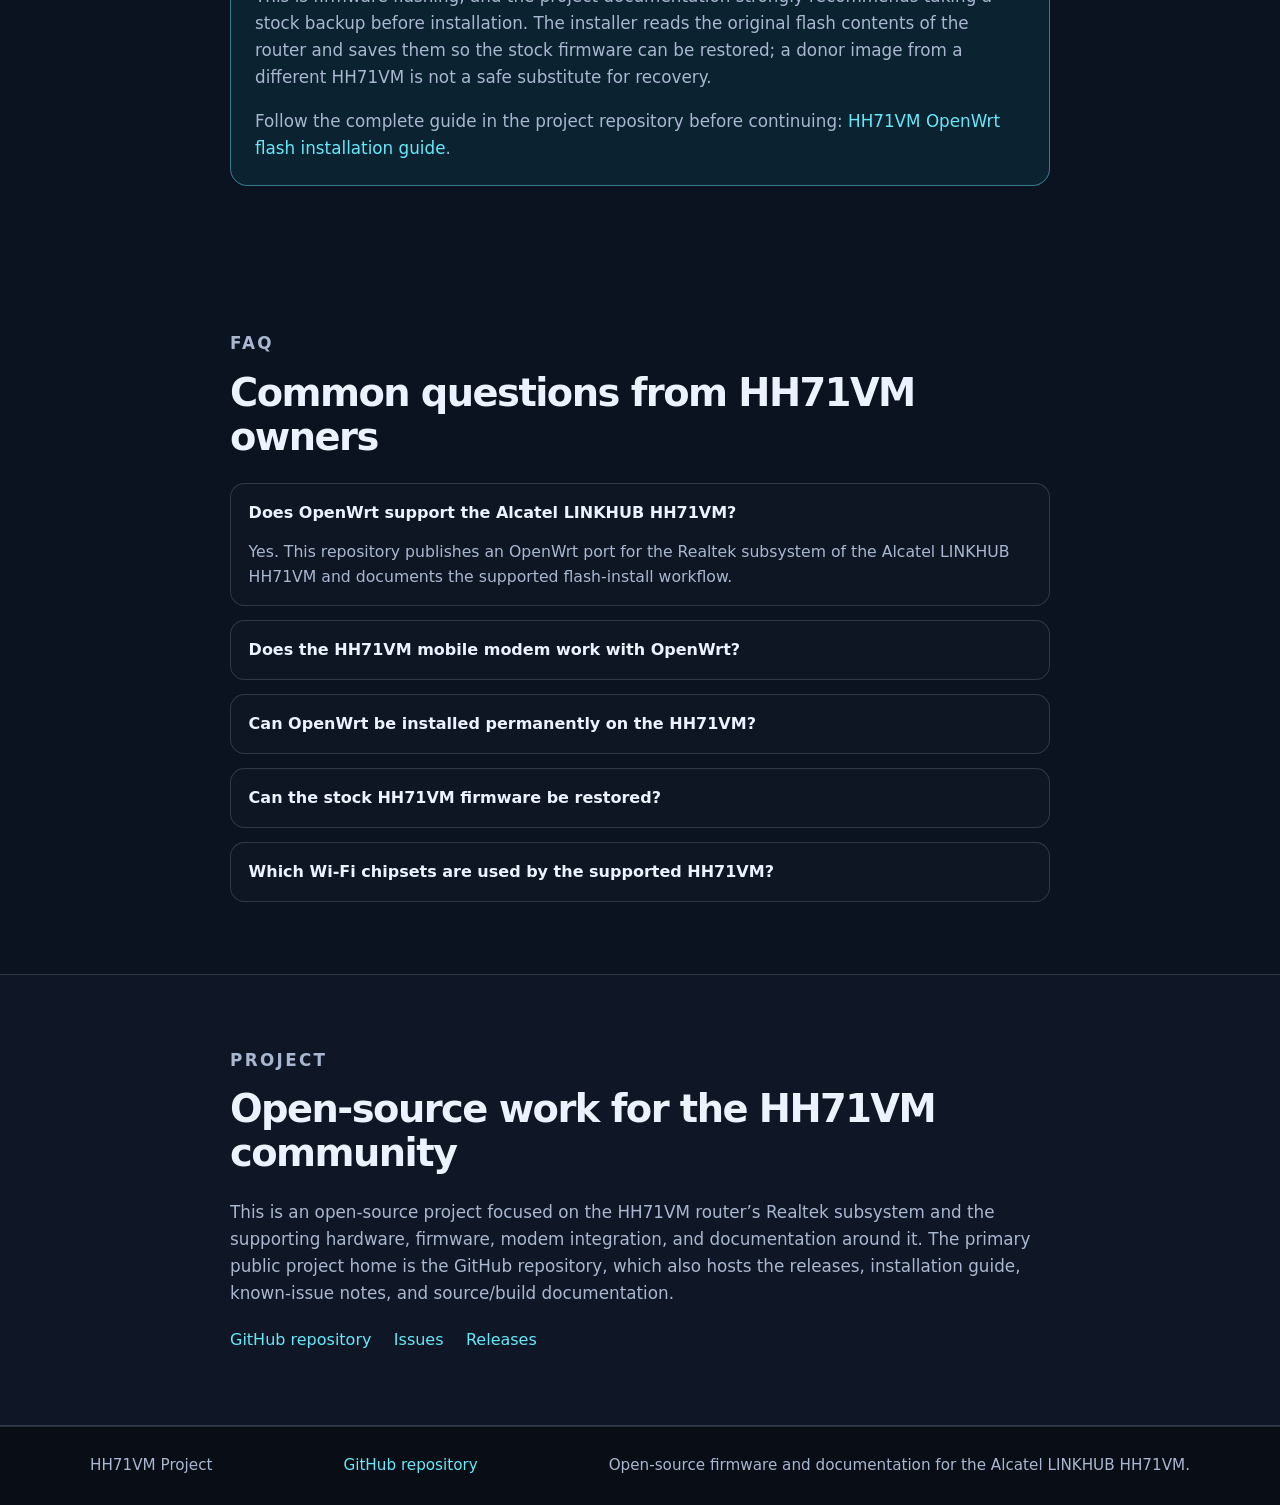
==== commit 525d57ba: "updated branding" ====
--- a/index.html
+++ b/index.html
@@ -18,17 +18,25 @@
     <meta property="og:type" content="website">
     <meta property="og:url" content="https://sowarden.github.io/">
     <meta property="og:site_name" content="HH71VM Project">
-    <meta property="og:image" content="https://sowarden.github.io/assets/og-image.svg">
-    <meta property="og:image:alt" content="HH71VM Project OpenWrt for Alcatel LINKHUB HH71VM">
+    <meta property="og:image" content="https://sowarden.github.io/og-image.png">
+    <meta property="og:image:type" content="image/png">
+    <meta property="og:image:width" content="1200">
+    <meta property="og:image:height" content="630">
+    <meta property="og:image:alt" content="HH71VM Project - OpenWrt for Alcatel LINKHUB HH71VM">
     <meta name="twitter:card" content="summary_large_image">
     <meta name="twitter:title" content="OpenWrt for Alcatel LINKHUB HH71VM | HH71VM Project">
     <meta
       name="twitter:description"
       content="OpenWrt for the Alcatel LINKHUB HH71VM with flash installation, release downloads, and source/build documentation."
     >
-    <meta name="twitter:image" content="https://sowarden.github.io/assets/og-image.svg">
-    <link rel="icon" type="image/svg+xml" href="assets/favicon.svg">
-    <link rel="apple-touch-icon" href="assets/favicon.svg">
+    <meta name="twitter:image" content="https://sowarden.github.io/og-image.png">
+    <meta name="twitter:image:alt" content="HH71VM Project - OpenWrt for Alcatel LINKHUB HH71VM">
+    <link rel="icon" href="favicon.svg" type="image/svg+xml" sizes="any">
+    <link rel="icon" href="favicon.ico" sizes="16x16 32x32 48x48">
+    <link rel="apple-touch-icon" href="apple-touch-icon.png" sizes="180x180">
+    <link rel="mask-icon" href="safari-pinned-tab.svg" color="#48DDF8">
+    <link rel="manifest" href="site.webmanifest">
+    <meta name="theme-color" content="#081321">
     <link rel="stylesheet" href="styles.css">
     <!-- Verification tags for Google Search Console, Bing Webmaster Tools, and similar services can be added here. -->
     <script type="application/ld+json">
@@ -63,13 +71,13 @@
   <body>
     <header class="site-header">
       <div class="container header-inner">
-        <a class="brand" href="#top" aria-label="HH71VM Project home">HH71VM Project</a>
+        <a class="brand" href="#top" aria-label="HH71VM Project home"><img class="brand-mark" src="favicon.svg" alt="" width="34" height="34">HH71VM Project</a>
         <nav class="site-nav" aria-label="Main navigation">
           <a href="#overview">Overview</a>
           <a href="#status">Features / Status</a>
           <a href="#install">Installation</a>
           <a href="#docs">Documentation</a>
-          <a href="https://github.com/sowarden/hh71vm-nck-gen" target="_blank" rel="noreferrer">NCK Generator</a>
+          <a href="nck.html">NCK Generator</a>
           <a href="#project">GitHub</a>
         </nav>
       </div>
--- a/styles.css
+++ b/styles.css
@@ -11,6 +11,10 @@
   --success: #34d399;
   --warning-bg: rgba(14, 116, 144, 0.16);
   --warning-line: rgba(103, 232, 249, 0.45);
+  --danger: #fca5a5;
+  --danger-line: rgba(248, 113, 113, 0.5);
+  --danger-bg: rgba(127, 29, 29, 0.22);
+  --mono: ui-monospace, SFMono-Regular, "SF Mono", Menlo, Consolas, "Liberation Mono", monospace;
   --shadow: rgba(2, 6, 23, 0.42);
 }
 
@@ -70,11 +74,20 @@
 }
 
 .brand {
+  display: inline-flex;
+  align-items: center;
+  gap: 0.65rem;
   color: var(--text);
   font-size: 1.1rem;
   font-weight: 700;
   letter-spacing: 0.02em;
   text-decoration: none;
+}
+
+.brand-mark {
+  flex: 0 0 auto;
+  width: 34px;
+  height: 34px;
 }
 
 .site-nav {
@@ -93,6 +106,11 @@
 .site-nav a:hover,
 .site-nav a:focus-visible {
   color: var(--text);
+}
+
+.site-nav a[aria-current="page"] {
+  color: var(--accent);
+  font-weight: 600;
 }
 
 .hero {
@@ -365,27 +383,6 @@
 :focus-visible {
   outline: 2px solid var(--accent);
   outline-offset: 3px;
-}
-
-/* Anchor targets have to clear the sticky header. */
-main[id],
-section[id] {
-  scroll-margin-top: 92px;
-}
-
-@media (max-width: 860px) {
-  main[id],
-  section[id] {
-    scroll-margin-top: 124px;
-  }
-}
-
-/* Below this the header is not sticky, so it needs no allowance. */
-@media (max-width: 640px) {
-  main[id],
-  section[id] {
-    scroll-margin-top: 1rem;
-  }
 }
 
 @media (max-width: 900px) {
@@ -450,3 +447,699 @@
     transition-duration: 0.01ms !important;
   }
 }
+
+/* ==================================================================
+   NCK code generator (nck.html)
+   ================================================================== */
+
+[hidden] {
+  display: none !important;
+}
+
+/* Anchor targets have to clear the sticky header, or a link such as
+   index.html#install lands with its heading hidden underneath it. */
+main[id],
+section[id] {
+  scroll-margin-top: 92px;
+}
+
+@media (max-width: 860px) {
+  main[id],
+  section[id] {
+    scroll-margin-top: 124px;
+  }
+}
+
+/* Below this the header is not sticky, so it needs no allowance. */
+@media (max-width: 640px) {
+  main[id],
+  section[id] {
+    scroll-margin-top: 1rem;
+  }
+}
+
+.sr-only {
+  position: absolute;
+  width: 1px;
+  height: 1px;
+  padding: 0;
+  margin: -1px;
+  overflow: hidden;
+  clip: rect(0, 0, 0, 0);
+  white-space: nowrap;
+  border: 0;
+}
+
+code {
+  font-family: var(--mono);
+  font-size: 0.92em;
+  background: rgba(103, 232, 249, 0.08);
+  border: 1px solid rgba(103, 232, 249, 0.16);
+  border-radius: 0.35rem;
+  padding: 0.1em 0.35em;
+  color: var(--text);
+}
+
+.code-block {
+  margin: 0 0 1rem;
+  padding: 1rem 1.1rem;
+  background: var(--panel-alt);
+  border: 1px solid var(--line);
+  border-radius: 0.8rem;
+  overflow-x: auto;
+  font-size: 0.86rem;
+  line-height: 1.7;
+  -webkit-overflow-scrolling: touch;
+}
+
+.code-block code {
+  background: none;
+  border: 0;
+  padding: 0;
+  font-size: inherit;
+  color: var(--muted);
+  white-space: pre;
+}
+
+/* ---- Hero ---- */
+
+.tool-hero {
+  padding: 4.5rem 0 3rem;
+}
+
+.tool-title {
+  max-width: 22ch;
+}
+
+.tool-points {
+  list-style: none;
+  margin: 1.6rem 0 0;
+  padding: 0;
+  display: grid;
+  gap: 0.6rem;
+}
+
+.tool-points li {
+  position: relative;
+  padding-left: 1.75rem;
+  color: var(--muted);
+  font-size: 1.02rem;
+}
+
+.tool-points li::before {
+  content: "";
+  position: absolute;
+  left: 0.15rem;
+  top: 0.62em;
+  width: 0.5rem;
+  height: 0.5rem;
+  border-radius: 50%;
+  background: var(--accent);
+  box-shadow: 0 0 0 4px rgba(103, 232, 249, 0.14);
+}
+
+/* ---- Form ---- */
+
+.tool-card {
+  background: linear-gradient(180deg, rgba(18, 31, 48, 0.95), rgba(13, 23, 40, 0.92));
+  border: 1px solid var(--line);
+  border-radius: 1.25rem;
+  box-shadow: 0 22px 48px var(--shadow);
+  padding: 1.6rem;
+}
+
+.field-block {
+  margin-bottom: 1.4rem;
+}
+
+.field-label {
+  display: block;
+  font-size: 0.76rem;
+  letter-spacing: 0.08em;
+  text-transform: uppercase;
+  color: var(--muted);
+  font-weight: 700;
+  margin-bottom: 0.6rem;
+}
+
+.field {
+  position: relative;
+  display: flex;
+  align-items: center;
+}
+
+.field input {
+  width: 100%;
+  min-height: 62px;
+  padding: 0.85rem 6.25rem 0.85rem 1.05rem;
+  background: rgba(8, 14, 25, 0.75);
+  border: 1px solid var(--line);
+  border-radius: 0.9rem;
+  color: var(--text);
+  font-family: var(--mono);
+  font-size: clamp(1.1rem, 4.4vw, 1.45rem);
+  letter-spacing: 0.12em;
+  transition: border-color 0.18s ease, box-shadow 0.18s ease;
+}
+
+.field input::placeholder {
+  color: rgba(169, 183, 208, 0.42);
+  letter-spacing: 0.12em;
+}
+
+.field input:hover {
+  border-color: rgba(148, 163, 184, 0.4);
+}
+
+.field input:focus {
+  outline: none;
+  border-color: var(--accent);
+  box-shadow: 0 0 0 4px rgba(103, 232, 249, 0.16);
+}
+
+.field input[aria-invalid="true"] {
+  border-color: var(--danger-line);
+}
+
+.field input[aria-invalid="true"]:focus {
+  box-shadow: 0 0 0 4px rgba(248, 113, 113, 0.16);
+}
+
+.field-counter {
+  position: absolute;
+  right: 0.9rem;
+  top: 50%;
+  transform: translateY(-50%);
+  font-family: var(--mono);
+  font-size: 0.82rem;
+  font-variant-numeric: tabular-nums;
+  color: var(--muted);
+  background: rgba(8, 14, 25, 0.9);
+  border: 1px solid var(--line);
+  border-radius: 999px;
+  padding: 0.22rem 0.6rem;
+  pointer-events: none;
+  transition: color 0.18s ease, border-color 0.18s ease;
+}
+
+.field-counter[data-state="ready"] {
+  color: var(--success);
+  border-color: rgba(52, 211, 153, 0.45);
+}
+
+.field-counter[data-state="over"] {
+  color: var(--danger);
+  border-color: var(--danger-line);
+}
+
+.tool-card .field-hint {
+  margin: 0.7rem 0 0;
+  color: var(--muted);
+  font-size: 0.92rem;
+  line-height: 1.65;
+}
+
+.tool-card .field-error {
+  display: flex;
+  gap: 0.5rem;
+  align-items: flex-start;
+  margin: 0.8rem 0 0;
+  padding: 0.65rem 0.85rem;
+  background: var(--danger-bg);
+  border: 1px solid var(--danger-line);
+  border-radius: 0.7rem;
+  color: var(--danger);
+  font-size: 0.93rem;
+  font-weight: 600;
+}
+
+.tool-card .field-error::before {
+  content: "!";
+  flex: 0 0 auto;
+  width: 1.15rem;
+  height: 1.15rem;
+  margin-top: 0.12rem;
+  border-radius: 50%;
+  border: 1px solid currentColor;
+  font-size: 0.78rem;
+  line-height: 1.05rem;
+  text-align: center;
+  font-weight: 700;
+}
+
+.tool-actions {
+  display: flex;
+  flex-wrap: wrap;
+  gap: 0.75rem;
+}
+
+.tool-actions .button {
+  flex: 0 1 auto;
+  min-width: 11rem;
+}
+
+/* ---- Results ---- */
+
+.results {
+  margin-top: 1.75rem;
+}
+
+.results[hidden] {
+  display: none;
+}
+
+.result-primary {
+  background: linear-gradient(180deg, rgba(14, 116, 144, 0.2), rgba(13, 23, 40, 0.75));
+  border: 1px solid var(--warning-line);
+  border-radius: 1.25rem;
+  padding: 1.4rem 1.5rem 1.25rem;
+  box-shadow: 0 18px 40px rgba(2, 6, 23, 0.32);
+}
+
+.result-primary-head {
+  display: flex;
+  flex-wrap: wrap;
+  align-items: baseline;
+  justify-content: space-between;
+  gap: 0.4rem 1rem;
+  margin-bottom: 0.85rem;
+}
+
+.result-primary-head .card-label {
+  display: block;
+}
+
+.result-imei {
+  color: var(--muted);
+  font-size: 0.86rem;
+  font-family: var(--mono);
+  letter-spacing: 0.04em;
+}
+
+.code-option {
+  background: rgba(8, 14, 25, 0.45);
+  border: 1px solid var(--line);
+  border-radius: 0.9rem;
+  padding: 0.85rem 1rem 0.95rem;
+  margin-bottom: 0.7rem;
+}
+
+.code-option-head {
+  display: flex;
+  flex-wrap: wrap;
+  align-items: center;
+  justify-content: space-between;
+  gap: 0.35rem 0.75rem;
+  margin-bottom: 0.55rem;
+}
+
+.code-option-name {
+  font-size: 0.74rem;
+  letter-spacing: 0.1em;
+  text-transform: uppercase;
+  font-weight: 700;
+  color: var(--muted);
+}
+
+.code-option-body {
+  display: flex;
+  flex-wrap: wrap;
+  align-items: center;
+  justify-content: space-between;
+  gap: 0.75rem 1rem;
+}
+
+.result-code {
+  background: none;
+  border: 0;
+  padding: 0;
+  font-family: var(--mono);
+  font-size: clamp(1.25rem, 5.6vw, 2.35rem);
+  font-weight: 700;
+  line-height: 1.15;
+  letter-spacing: 0.04em;
+  color: var(--text);
+  user-select: all;
+  -webkit-user-select: all;
+}
+
+.result-code-sm {
+  font-size: clamp(1.3rem, 5.4vw, 1.95rem);
+  letter-spacing: 0.08em;
+}
+
+.code-option-body .button {
+  flex: 0 0 auto;
+  min-width: 7.5rem;
+}
+
+.region-note {
+  margin-top: 1.25rem;
+  background: rgba(17, 24, 39, 0.76);
+  border: 1px solid var(--line);
+  border-left: 3px solid var(--accent);
+  border-radius: 0.9rem;
+  padding: 1.1rem 1.2rem;
+}
+
+.region-note-title {
+  font-size: 1.02rem;
+  letter-spacing: -0.01em;
+  margin-bottom: 0.6rem;
+}
+
+.section .region-note p {
+  font-size: 0.95rem;
+  color: var(--muted);
+  margin-bottom: 0.85rem;
+}
+
+.section .region-note p:last-child {
+  margin-bottom: 0;
+}
+
+.th-note {
+  display: block;
+  margin-top: 0.15rem;
+  font-size: 0.66rem;
+  font-weight: 600;
+  letter-spacing: 0.08em;
+  color: rgba(169, 183, 208, 0.66);
+}
+
+.results .result-meta {
+  margin: 1rem 0 0;
+  padding-top: 0.9rem;
+  border-top: 1px solid rgba(103, 232, 249, 0.2);
+  color: var(--muted);
+  font-size: 0.9rem;
+}
+
+.code-control {
+  font-family: var(--mono);
+  letter-spacing: 0.08em;
+  color: var(--text);
+  user-select: all;
+  -webkit-user-select: all;
+}
+
+.section .inline-notice {
+  margin: 1.1rem 0 0;
+  padding: 0.9rem 1.05rem;
+  background: var(--warning-bg);
+  border: 1px solid var(--warning-line);
+  border-left-width: 3px;
+  border-radius: 0.7rem;
+  color: var(--muted);
+  font-size: 0.93rem;
+  line-height: 1.6;
+}
+
+.section .inline-notice strong {
+  color: var(--accent);
+}
+
+.results-heading {
+  font-size: 1.15rem;
+  letter-spacing: -0.01em;
+  margin: 2rem 0 0.9rem;
+}
+
+/* ---- Facility table ---- */
+
+.table-wrap {
+  border: 1px solid var(--line);
+  border-radius: 1rem;
+  background: var(--panel);
+  overflow: hidden;
+}
+
+.code-table {
+  width: 100%;
+  border-collapse: collapse;
+  font-size: 0.96rem;
+}
+
+.code-table thead th {
+  text-align: left;
+  padding: 0.8rem 0.9rem;
+  background: rgba(8, 14, 25, 0.5);
+  border-bottom: 1px solid var(--line);
+  color: var(--muted);
+  font-size: 0.72rem;
+  letter-spacing: 0.12em;
+  text-transform: uppercase;
+  font-weight: 700;
+  white-space: nowrap;
+}
+
+.code-table thead th:first-child,
+.code-table tbody th {
+  width: 30%;
+}
+
+.code-table tbody th,
+.code-table tbody td {
+  padding: 0.85rem 0.9rem;
+  border-bottom: 1px solid rgba(148, 163, 184, 0.14);
+  vertical-align: middle;
+  text-align: left;
+}
+
+.code-table tbody tr:last-child th,
+.code-table tbody tr:last-child td {
+  border-bottom: 0;
+}
+
+.code-table tbody tr.is-primary {
+  background: rgba(103, 232, 249, 0.07);
+}
+
+.facility-name {
+  display: block;
+  font-weight: 700;
+  color: var(--text);
+  font-size: 1rem;
+}
+
+.facility-label {
+  display: block;
+  margin-top: 0.15rem;
+  color: var(--muted);
+  font-size: 0.82rem;
+  font-weight: 400;
+  line-height: 1.45;
+}
+
+.code-table .code-value {
+  background: none;
+  border: 0;
+  padding: 0;
+  font-family: var(--mono);
+  font-size: 1rem;
+  font-weight: 700;
+  letter-spacing: 0.05em;
+  color: var(--text);
+  user-select: all;
+  -webkit-user-select: all;
+}
+
+.code-cell {
+  display: flex;
+  align-items: center;
+  gap: 0.6rem;
+  flex-wrap: wrap;
+}
+
+.copy-button {
+  appearance: none;
+  flex: 0 0 auto;
+  background: rgba(15, 23, 42, 0.6);
+  border: 1px solid var(--line);
+  border-radius: 999px;
+  color: var(--muted);
+  font: inherit;
+  font-size: 0.78rem;
+  font-weight: 700;
+  letter-spacing: 0.02em;
+  min-height: 32px;
+  padding: 0.18rem 0.7rem;
+  cursor: pointer;
+  transition: color 0.18s ease, border-color 0.18s ease, background 0.18s ease;
+}
+
+.copy-button:hover,
+.copy-button:focus-visible {
+  color: var(--text);
+  border-color: rgba(103, 232, 249, 0.5);
+}
+
+.copy-button.is-copied,
+.button.is-copied {
+  color: var(--success);
+  border-color: rgba(52, 211, 153, 0.5);
+  background: rgba(52, 211, 153, 0.12);
+}
+
+.button.primary.is-copied {
+  background: rgba(52, 211, 153, 0.16);
+  box-shadow: none;
+}
+
+/* ---- How it works ---- */
+
+.how-notes {
+  margin-top: 1.75rem;
+}
+
+.how-details {
+  background: rgba(17, 24, 39, 0.76);
+  border: 1px solid var(--line);
+  border-radius: 0.9rem;
+  padding: 1rem 1.1rem;
+  margin-top: 1.5rem;
+}
+
+.how-details summary {
+  cursor: pointer;
+  font-weight: 700;
+  list-style: none;
+  color: var(--text);
+}
+
+.how-details summary::-webkit-details-marker {
+  display: none;
+}
+
+.how-details summary::after {
+  content: " +";
+  color: var(--accent);
+  font-family: var(--mono);
+}
+
+.how-details[open] summary::after {
+  content: " −";
+}
+
+.how-details > *:not(summary) {
+  margin-top: 1rem;
+}
+
+.how-details p {
+  color: var(--muted);
+  font-size: 0.96rem;
+  margin-bottom: 0;
+}
+
+/* ---- Responsive ---- */
+
+@media (max-width: 720px) {
+  .tool-card {
+    padding: 1.2rem 1.1rem;
+    border-radius: 1rem;
+  }
+
+  .field input {
+    padding-right: 1.05rem;
+    padding-bottom: 2.35rem;
+  }
+
+  .field-counter {
+    top: auto;
+    bottom: 0.55rem;
+    right: auto;
+    left: 0.95rem;
+    transform: none;
+  }
+
+  .result-primary {
+    padding: 1.15rem 1.15rem 1rem;
+    border-radius: 1rem;
+  }
+
+  .code-option-body {
+    align-items: stretch;
+  }
+
+  .code-option {
+    padding: 0.8rem 0.85rem 0.9rem;
+  }
+
+  .tool-actions .button {
+    min-width: 0;
+  }
+
+  /* Each facility row becomes its own card, labelled the way the summary
+     panels on the home page are. */
+  .table-wrap {
+    border: 0;
+    border-radius: 0;
+    background: none;
+    overflow: visible;
+  }
+
+  .code-table,
+  .code-table tbody,
+  .code-table tbody tr,
+  .code-table tbody th,
+  .code-table tbody td {
+    display: block;
+    width: auto;
+  }
+
+  .code-table thead {
+    display: none;
+  }
+
+  .code-table tbody tr {
+    background: var(--panel);
+    border: 1px solid var(--line);
+    border-radius: 0.9rem;
+    padding: 1rem 1.05rem;
+    margin-bottom: 0.75rem;
+  }
+
+  .code-table tbody tr.is-primary {
+    background: rgba(103, 232, 249, 0.07);
+    border-color: rgba(103, 232, 249, 0.42);
+  }
+
+  .code-table tbody tr:last-child {
+    margin-bottom: 0;
+  }
+
+  .code-table tbody th,
+  .code-table tbody td {
+    padding: 0;
+    border-bottom: 0;
+  }
+
+  .code-table tbody td {
+    margin-top: 0.85rem;
+  }
+
+  .code-table tbody td::before {
+    content: attr(data-label);
+    display: block;
+    margin-bottom: 0.25rem;
+    color: var(--muted);
+    font-size: 0.7rem;
+    letter-spacing: 0.1em;
+    text-transform: uppercase;
+    font-weight: 700;
+  }
+}
+
+@media (max-width: 640px) {
+  .tool-hero {
+    padding: 3.25rem 0 2.5rem;
+  }
+
+  .tool-actions {
+    gap: 0.6rem;
+  }
+
+  .code-option-body .button {
+    width: 100%;
+  }
+}
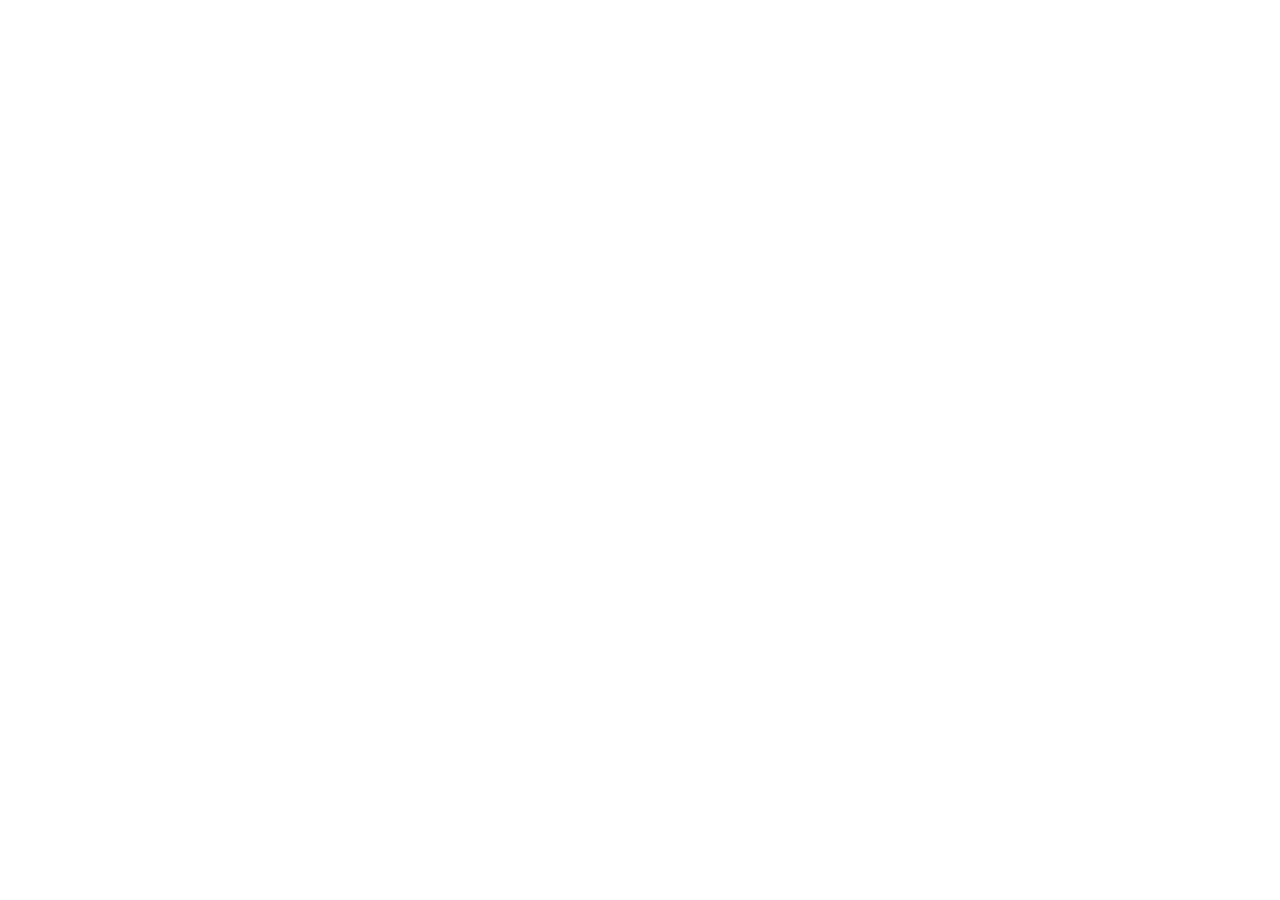
==== commit 57c508e9: "Redirect legacy site to undergrnd.dev" ====
--- a/index.html
+++ b/index.html
@@ -3,326 +3,15 @@
   <head>
     <meta charset="utf-8">
     <meta name="viewport" content="width=device-width, initial-scale=1">
-    <title>OpenWrt for Alcatel LINKHUB HH71VM | HH71VM Project</title>
-    <meta
-      name="description"
-      content="OpenWrt for the Alcatel LINKHUB HH71VM, a community OpenWrt port for the Realtek subsystem with RTL8197FS and RTL8812FE Wi-Fi, modem integration, and flash installation guidance."
-    >
-    <meta name="robots" content="index, follow, max-image-preview:large, max-snippet:-1, max-video-preview:-1">
-    <link rel="canonical" href="https://sowarden.github.io/">
-    <meta property="og:title" content="OpenWrt for Alcatel LINKHUB HH71VM">
-    <meta
-      property="og:description"
-      content="OpenWrt port for the Realtek subsystem of the Alcatel LINKHUB HH71VM, with flash installation, firmware downloads, and source documentation."
-    >
-    <meta property="og:type" content="website">
-    <meta property="og:url" content="https://sowarden.github.io/">
-    <meta property="og:site_name" content="HH71VM Project">
-    <meta property="og:image" content="https://sowarden.github.io/og-image.png">
-    <meta property="og:image:type" content="image/png">
-    <meta property="og:image:width" content="1200">
-    <meta property="og:image:height" content="630">
-    <meta property="og:image:alt" content="HH71VM Project - OpenWrt for Alcatel LINKHUB HH71VM">
-    <meta name="twitter:card" content="summary_large_image">
-    <meta name="twitter:title" content="OpenWrt for Alcatel LINKHUB HH71VM | HH71VM Project">
-    <meta
-      name="twitter:description"
-      content="OpenWrt for the Alcatel LINKHUB HH71VM with flash installation, release downloads, and source/build documentation."
-    >
-    <meta name="twitter:image" content="https://sowarden.github.io/og-image.png">
-    <meta name="twitter:image:alt" content="HH71VM Project - OpenWrt for Alcatel LINKHUB HH71VM">
-    <link rel="icon" href="favicon.svg" type="image/svg+xml" sizes="any">
-    <link rel="icon" href="favicon.ico" sizes="16x16 32x32 48x48">
-    <link rel="apple-touch-icon" href="apple-touch-icon.png" sizes="180x180">
-    <link rel="mask-icon" href="safari-pinned-tab.svg" color="#48DDF8">
-    <link rel="manifest" href="site.webmanifest">
-    <meta name="theme-color" content="#081321">
-    <link rel="stylesheet" href="styles.css">
-    <!-- Verification tags for Google Search Console, Bing Webmaster Tools, and similar services can be added here. -->
-    <script type="application/ld+json">
-    {
-      "@context": "https://schema.org",
-      "@graph": [
-        {
-          "@type": "WebSite",
-          "url": "https://sowarden.github.io/",
-          "name": "HH71VM Project",
-          "alternateName": "HH71VM OpenWrt",
-          "description": "Open source OpenWrt port for the Alcatel LINKHUB HH71VM.",
-          "inLanguage": "en"
-        },
-        {
-          "@type": "SoftwareSourceCode",
-          "name": "HH71VM OpenWrt",
-          "description": "OpenWrt port for the Realtek subsystem of the Alcatel LINKHUB HH71VM, including firmware, build configuration, and installation tools.",
-          "url": "https://github.com/sowarden/hh71vm-openwrt",
-          "codeRepository": "https://github.com/sowarden/hh71vm-openwrt",
-          "license": "https://github.com/sowarden/hh71vm-openwrt/blob/main/LICENSE",
-          "programmingLanguage": [
-            "C",
-            "Shell",
-            "Python"
-          ]
-        }
-      ]
-    }
-    </script>
+    <title>Warden's Underground has moved</title>
+    <link rel="canonical" href="https://undergrnd.dev/">
+    <meta http-equiv="refresh" content="0; url=https://undergrnd.dev/">
+    <script>window.location.replace("https://undergrnd.dev/");</script>
   </head>
   <body>
-    <header class="site-header">
-      <div class="container header-inner">
-        <a class="brand" href="#top" aria-label="HH71VM Project home"><img class="brand-mark" src="favicon.svg" alt="" width="34" height="34">HH71VM Project</a>
-        <nav class="site-nav" aria-label="Main navigation">
-          <a href="#overview">Overview</a>
-          <a href="#status">Features / Status</a>
-          <a href="#install">Installation</a>
-          <a href="#docs">Documentation</a>
-          <a href="nck.html">NCK Generator</a>
-          <a href="#project">GitHub</a>
-        </nav>
-      </div>
-    </header>
-
-    <main id="top">
-      <section class="hero">
-        <div class="container hero-inner">
-          <div class="hero-copy">
-            <p class="eyebrow">OpenWrt community port</p>
-            <h1>OpenWrt for Alcatel LINKHUB HH71VM</h1>
-            <p class="lede">
-              This project publishes an OpenWrt port for the Realtek subsystem of the Alcatel
-              LINKHUB HH71VM, running on the router’s <strong>RTL8197FS</strong> and
-              <strong>RTL8812FE</strong> hardware with a permanent flash install path and public
-              source documentation.
-            </p>
-            <div class="cta-row">
-              <a class="button primary" href="https://github.com/sowarden/hh71vm-openwrt" target="_blank" rel="noreferrer">View project on GitHub</a>
-              <a class="button secondary" href="https://github.com/sowarden/hh71vm-openwrt/releases/latest/download/hh71vm-openwrt-flash-bundle.zip" target="_blank" rel="noreferrer">Download latest release</a>
-            </div>
-          </div>
-          <aside class="hero-panel" aria-label="Project summary card">
-            <dl>
-              <div>
-                <dt>Target</dt>
-                <dd>Alcatel LINKHUB HH71VM</dd>
-              </div>
-              <div>
-                <dt>Realtek side</dt>
-                <dd>RTL8197FS + RTL8812FE</dd>
-              </div>
-              <div>
-                <dt>Install type</dt>
-                <dd>Permanent flash install</dd>
-              </div>
-              <div>
-                <dt>Project</dt>
-                <dd><a href="https://github.com/sowarden/hh71vm-openwrt" target="_blank" rel="noreferrer">sowarden/hh71vm-openwrt</a></dd>
-              </div>
-            </dl>
-          </aside>
-        </div>
-      </section>
-
-      <section id="overview" class="section">
-        <div class="container narrow">
-          <div class="section-header">
-            <p class="eyebrow">What is this?</p>
-            <h2>OpenWrt on the Realtek side of the HH71VM</h2>
-          </div>
-          <p>
-            The HH71VM is an Alcatel LINKHUB router with a separate Realtek side and a Qualcomm
-            modem side. This project replaces the stock Realtek firmware with an OpenWrt port for
-            that Realtek subsystem while preserving the separate Qualcomm modem stack and its
-            mobile-data functions.
-          </p>
-          <p>
-            The supported deployment is a permanent installation into the Realtek SPI flash. The
-            router boots OpenWrt on its own and keeps its settings across power cycles. Loading a
-            build into RAM remains available as an optional dry run for testing or UART-based
-            evaluation, but permanent flash installation is the normal path for use.
-          </p>
-        </div>
-      </section>
-
-      <section id="status" class="section section-alt">
-        <div class="container">
-          <div class="section-header">
-            <p class="eyebrow">Current status</p>
-            <h2>What works on the reference HH71VM</h2>
-          </div>
-          <div class="feature-grid">
-            <article class="feature-item">
-              <h3>OpenWrt boots from flash</h3>
-              <p>Supported installation path writes the kernel and root filesystem into the Realtek flash.</p>
-            </article>
-            <article class="feature-item">
-              <h3>Ethernet</h3>
-              <p>Ethernet and the external gigabit PHY are working on the reference hardware.</p>
-            </article>
-            <article class="feature-item">
-              <h3>2.4 GHz Wi‑Fi</h3>
-              <p>RTL8197FS networking is working through the OpenWrt netifd/UCI integration.</p>
-            </article>
-            <article class="feature-item">
-              <h3>5 GHz Wi‑Fi</h3>
-              <p>RTL8812FE is working on the reference device in the current build.</p>
-            </article>
-            <article class="feature-item">
-              <h3>Mobile Internet</h3>
-              <p>Qualcomm USB mux and RNDIS WAN support are part of the working setup.</p>
-            </article>
-            <article class="feature-item">
-              <h3>LuCI and modem controls</h3>
-              <p>LuCI, the HH71VM theme, and modem-control pages are included in the port.</p>
-            </article>
-            <article class="feature-item">
-              <h3>SMS support</h3>
-              <p>Reading and handling SMS is implemented and supported in the reference setup.</p>
-            </article>
-            <article class="feature-item">
-              <h3>sysupgrade / rollback</h3>
-              <p>Firmware updates and rollback to a saved stock backup are part of the documented workflow.</p>
-            </article>
-          </div>
-        </div>
-      </section>
-
-      <section id="hardware" class="section">
-        <div class="container narrow">
-          <div class="section-header">
-            <p class="eyebrow">Hardware</p>
-            <h2>Reference hardware and compatibility</h2>
-          </div>
-          <p>
-            The project’s reference hardware is the Alcatel LINKHUB HH71VM with the Realtek side
-            based on <strong>RTL8197FS</strong> and the 5 GHz radio based on
-            <strong>RTL8812FE</strong>. The port was developed and verified on one physical
-            HH71VM, and the repository explicitly states that other HH71VM board revisions,
-            regional variants, and carrier variants remain unverified.
-          </p>
-          <p>
-            Before installing, read the current <a href="https://github.com/sowarden/hh71vm-openwrt/blob/main/docs/known-issues.md" target="_blank" rel="noreferrer">known issues</a> and treat compatibility reports as hardware-specific evidence rather than guaranteed support for every unit.
-          </p>
-        </div>
-      </section>
-
-      <section id="install" class="section section-alt">
-        <div class="container">
-          <div class="section-header">
-            <p class="eyebrow">Get started</p>
-            <h2>OpenWrt installation and project links</h2>
-          </div>
-          <div class="cards">
-            <a class="card" href="https://github.com/sowarden/hh71vm-openwrt/releases/latest/download/hh71vm-openwrt-flash-bundle.zip" target="_blank" rel="noreferrer">
-              <span class="card-label">Download firmware</span>
-              <strong>Download HH71VM OpenWrt firmware</strong>
-              <small>Latest production flash bundle</small>
-            </a>
-            <a class="card" href="https://github.com/sowarden/hh71vm-openwrt/blob/main/docs/flash-install.md" target="_blank" rel="noreferrer">
-              <span class="card-label">Install</span>
-              <strong>HH71VM OpenWrt installation guide</strong>
-              <small>Permanent install steps and recovery notes</small>
-            </a>
-            <a class="card" href="https://github.com/sowarden/hh71vm-openwrt/blob/main/docs/known-issues.md" target="_blank" rel="noreferrer">
-              <span class="card-label">Known issues</span>
-              <strong>View current HH71VM known issues</strong>
-              <small>Compatibility and limitation notes</small>
-            </a>
-            <a class="card" href="https://github.com/sowarden/hh71vm-openwrt/blob/main/docs/sources.md" target="_blank" rel="noreferrer">
-              <span class="card-label">Build from source</span>
-              <strong>Build HH71VM OpenWrt from source</strong>
-              <small>Source provenance and rebuild instructions</small>
-            </a>
-            <a class="card" href="https://github.com/sowarden/hh71vm-openwrt/releases" target="_blank" rel="noreferrer">
-              <span class="card-label">Releases</span>
-              <strong>HH71VM OpenWrt releases</strong>
-              <small>Immutable firmware and source assets</small>
-            </a>
-            <a class="card" href="https://github.com/sowarden/hh71vm-openwrt" target="_blank" rel="noreferrer">
-              <span class="card-label">Repository</span>
-              <strong>Open the HH71VM GitHub repository</strong>
-              <small>Source, issues, downloads, and project docs</small>
-            </a>
-          </div>
-        </div>
-      </section>
-
-      <section class="section warning-section">
-        <div class="container narrow warning-box">
-          <div class="section-header">
-            <p class="eyebrow">Installation safety</p>
-            <h2>Read the full installation guide before flashing</h2>
-          </div>
-          <p>
-            This is firmware flashing, and the project documentation strongly recommends taking a
-            stock backup before installation. The installer reads the original flash contents of
-            the router and saves them so the stock firmware can be restored; a donor image from a
-            different HH71VM is not a safe substitute for recovery.
-          </p>
-          <p>
-            Follow the complete guide in the project repository before continuing: <a href="https://github.com/sowarden/hh71vm-openwrt/blob/main/docs/flash-install.md" target="_blank" rel="noreferrer">HH71VM OpenWrt flash installation guide</a>.
-          </p>
-        </div>
-      </section>
-
-      <section id="docs" class="section">
-        <div class="container narrow">
-          <div class="section-header">
-            <p class="eyebrow">FAQ</p>
-            <h2>Common questions from HH71VM owners</h2>
-          </div>
-          <div class="faq-list">
-            <details open>
-              <summary>Does OpenWrt support the Alcatel LINKHUB HH71VM?</summary>
-              <p>Yes. This repository publishes an OpenWrt port for the Realtek subsystem of the Alcatel LINKHUB HH71VM and documents the supported flash-install workflow.</p>
-            </details>
-            <details>
-              <summary>Does the HH71VM mobile modem work with OpenWrt?</summary>
-              <p>The Qualcomm modem subsystem remains separate from the Realtek side, and the port integrates with it for mobile Internet, modem control, and SMS support on the reference device.</p>
-            </details>
-            <details>
-              <summary>Can OpenWrt be installed permanently on the HH71VM?</summary>
-              <p>Yes. The supported deployment is a permanent installation into the Realtek SPI flash, and the router then boots OpenWrt on its own with settings preserved across power cycles.</p>
-            </details>
-            <details>
-              <summary>Can the stock HH71VM firmware be restored?</summary>
-              <p>Yes, by taking your own stock backup before installation and using the documented rollback path. The repository explicitly warns against using a Realtek dump from another HH71VM for recovery.</p>
-            </details>
-            <details>
-              <summary>Which Wi‑Fi chipsets are used by the supported HH71VM?</summary>
-              <p>The reference hardware uses the Realtek <strong>RTL8197FS</strong> radio for 2.4 GHz and <strong>RTL8812FE</strong> for 5 GHz.</p>
-            </details>
-          </div>
-        </div>
-      </section>
-
-      <section id="project" class="section section-alt">
-        <div class="container narrow">
-          <div class="section-header">
-            <p class="eyebrow">Project</p>
-            <h2>Open-source work for the HH71VM community</h2>
-          </div>
-          <p>
-            This is an open-source project focused on the HH71VM router’s Realtek subsystem and the
-            supporting hardware, firmware, modem integration, and documentation around it. The
-            primary public project home is the GitHub repository, which also hosts the releases,
-            installation guide, known-issue notes, and source/build documentation.
-          </p>
-          <div class="inline-links">
-            <a href="https://github.com/sowarden/hh71vm-openwrt" target="_blank" rel="noreferrer">GitHub repository</a>
-            <a href="https://github.com/sowarden/hh71vm-openwrt/issues" target="_blank" rel="noreferrer">Issues</a>
-            <a href="https://github.com/sowarden/hh71vm-openwrt/releases" target="_blank" rel="noreferrer">Releases</a>
-          </div>
-        </div>
-      </section>
+    <main>
+      <h1>Warden's Underground has moved</h1>
+      <p>Continue to <a href="https://undergrnd.dev/">undergrnd.dev</a>.</p>
     </main>
-
-    <footer class="site-footer">
-      <div class="container footer-inner">
-        <span>HH71VM Project</span>
-        <a href="https://github.com/sowarden/hh71vm-openwrt" target="_blank" rel="noreferrer">GitHub repository</a>
-        <span>Open-source firmware and documentation for the Alcatel LINKHUB HH71VM.</span>
-      </div>
-    </footer>
   </body>
 </html>
